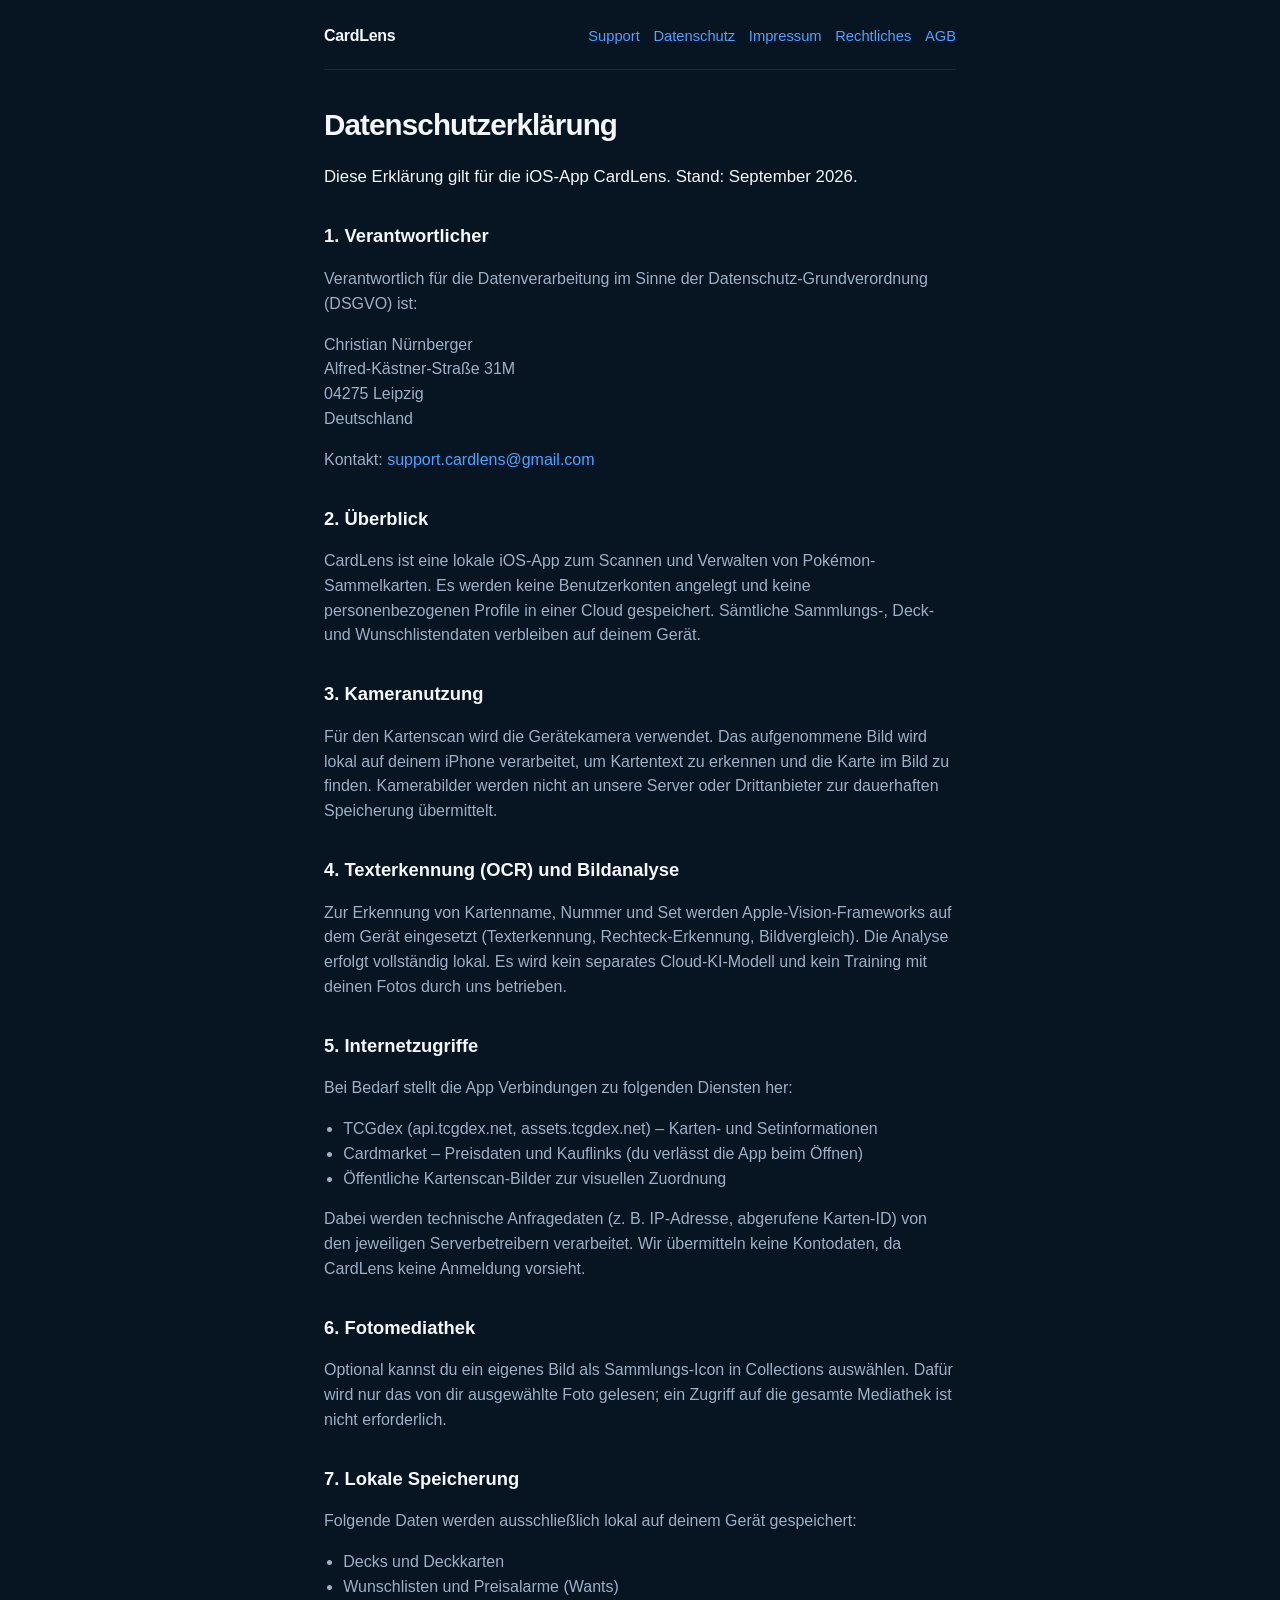
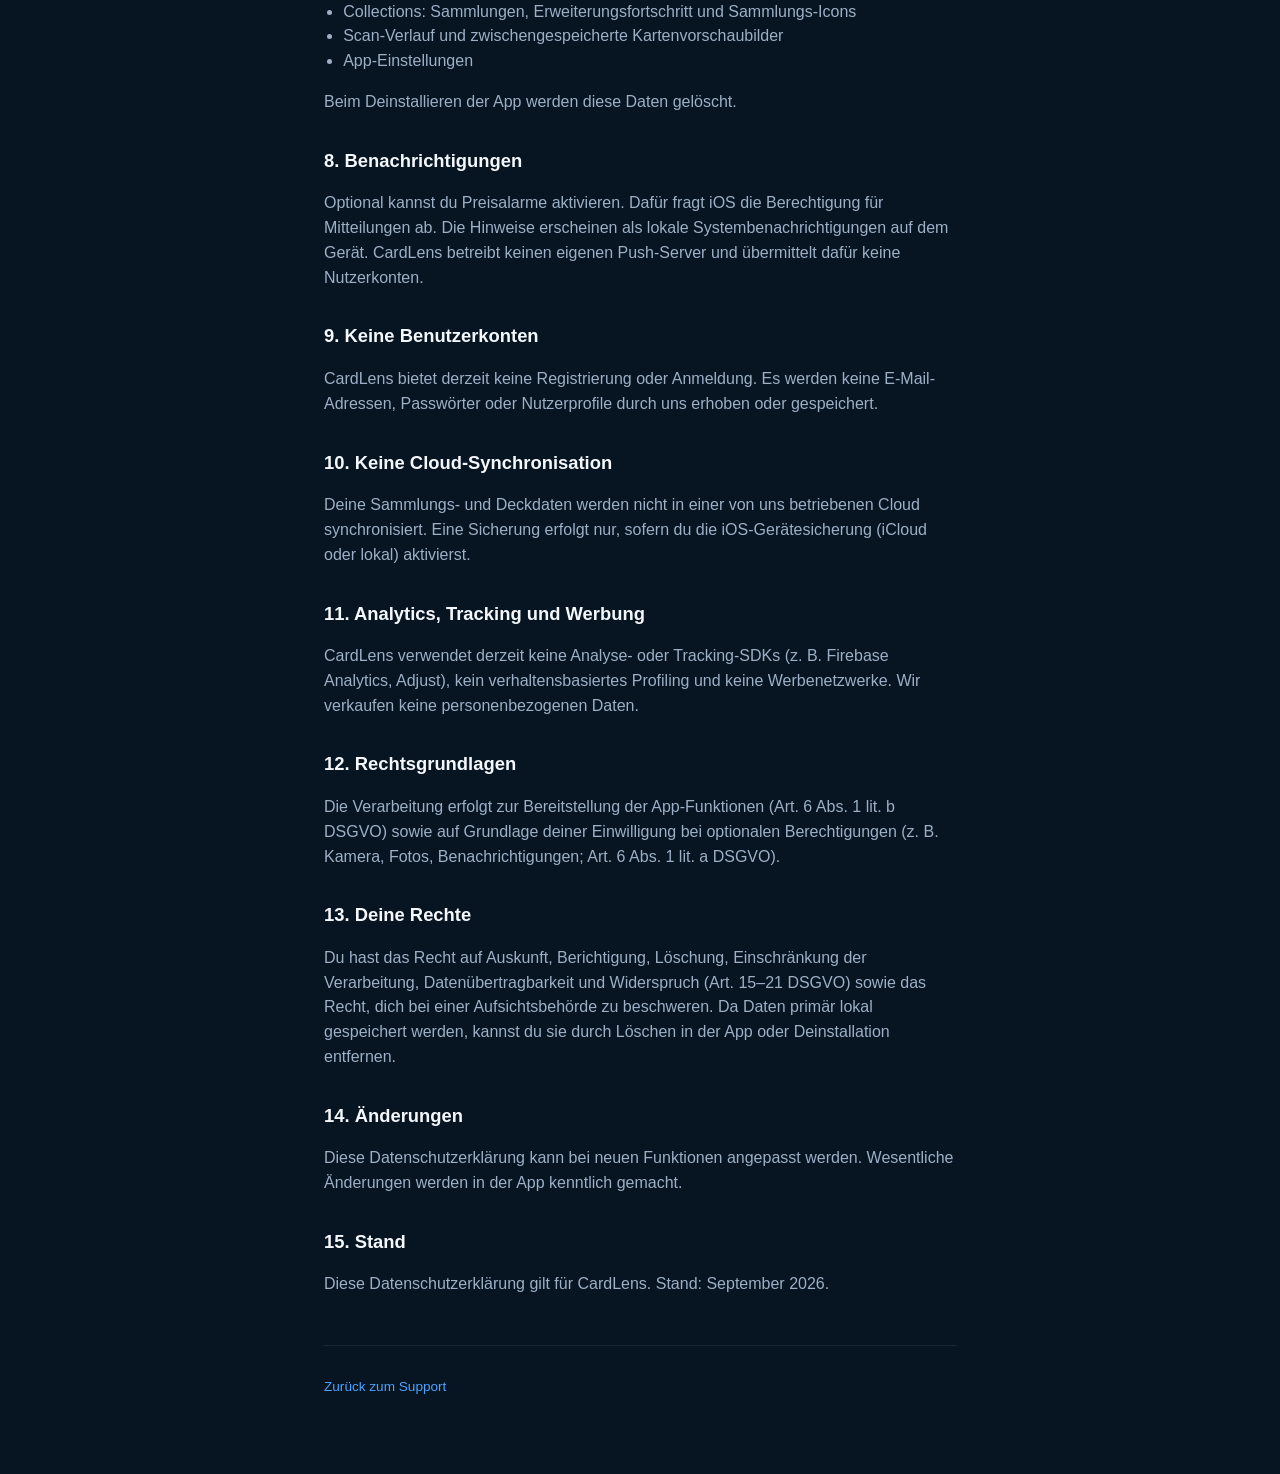
==== datenschutz.html @ 71ddd65a "Add public CardLens support and legal site. Co-authored-by: Cursor <cursoragent@cursor.com>" ====
<!DOCTYPE html>
<html lang="de">
<head>
  <meta charset="utf-8">
  <meta name="viewport" content="width=device-width, initial-scale=1">
  <title>Datenschutz – CardLens</title>
  <meta name="description" content="Datenschutzerklärung der iOS-App CardLens.">
  <link rel="stylesheet" href="styles.css">
</head>
<body>
  <div class="wrap">
    <header>
      <a class="brand" href="index.html">CardLens</a>
      <nav>
        <a href="index.html">Support</a>
        <a href="datenschutz.html">Datenschutz</a>
        <a href="impressum.html">Impressum</a>
        <a href="rechtliches.html">Rechtliches</a>
        <a href="nutzung.html">AGB</a>
      </nav>
    </header>

    <h1>Datenschutzerklärung</h1>
    <p class="lead">Diese Erklärung gilt für die iOS-App CardLens. Stand: September 2026.</p>

    <h2>1. Verantwortlicher</h2>
    <p>Verantwortlich für die Datenverarbeitung im Sinne der Datenschutz-Grundverordnung (DSGVO) ist:</p>
    <address>
      Christian Nürnberger<br>
      Alfred-Kästner-Straße 31M<br>
      04275 Leipzig<br>
      Deutschland
    </address>
    <p>Kontakt: <a href="mailto:support.cardlens@gmail.com">support.cardlens@gmail.com</a></p>

    <h2>2. Überblick</h2>
    <p>CardLens ist eine lokale iOS-App zum Scannen und Verwalten von Pokémon-Sammelkarten. Es werden keine Benutzerkonten angelegt und keine personenbezogenen Profile in einer Cloud gespeichert. Sämtliche Sammlungs-, Deck- und Wunschlistendaten verbleiben auf deinem Gerät.</p>

    <h2>3. Kameranutzung</h2>
    <p>Für den Kartenscan wird die Gerätekamera verwendet. Das aufgenommene Bild wird lokal auf deinem iPhone verarbeitet, um Kartentext zu erkennen und die Karte im Bild zu finden. Kamerabilder werden nicht an unsere Server oder Drittanbieter zur dauerhaften Speicherung übermittelt.</p>

    <h2>4. Texterkennung (OCR) und Bildanalyse</h2>
    <p>Zur Erkennung von Kartenname, Nummer und Set werden Apple-Vision-Frameworks auf dem Gerät eingesetzt (Texterkennung, Rechteck-Erkennung, Bildvergleich). Die Analyse erfolgt vollständig lokal. Es wird kein separates Cloud-KI-Modell und kein Training mit deinen Fotos durch uns betrieben.</p>

    <h2>5. Internetzugriffe</h2>
    <p>Bei Bedarf stellt die App Verbindungen zu folgenden Diensten her:</p>
    <ul>
      <li>TCGdex (api.tcgdex.net, assets.tcgdex.net) – Karten- und Setinformationen</li>
      <li>Cardmarket – Preisdaten und Kauflinks (du verlässt die App beim Öffnen)</li>
      <li>Öffentliche Kartenscan-Bilder zur visuellen Zuordnung</li>
    </ul>
    <p>Dabei werden technische Anfragedaten (z. B. IP-Adresse, abgerufene Karten-ID) von den jeweiligen Serverbetreibern verarbeitet. Wir übermitteln keine Kontodaten, da CardLens keine Anmeldung vorsieht.</p>

    <h2>6. Fotomediathek</h2>
    <p>Optional kannst du ein eigenes Bild als Sammlungs-Icon in Collections auswählen. Dafür wird nur das von dir ausgewählte Foto gelesen; ein Zugriff auf die gesamte Mediathek ist nicht erforderlich.</p>

    <h2>7. Lokale Speicherung</h2>
    <p>Folgende Daten werden ausschließlich lokal auf deinem Gerät gespeichert:</p>
    <ul>
      <li>Decks und Deckkarten</li>
      <li>Wunschlisten und Preisalarme (Wants)</li>
      <li>Collections: Sammlungen, Erweiterungsfortschritt und Sammlungs-Icons</li>
      <li>Scan-Verlauf und zwischengespeicherte Kartenvorschaubilder</li>
      <li>App-Einstellungen</li>
    </ul>
    <p>Beim Deinstallieren der App werden diese Daten gelöscht.</p>

    <h2>8. Benachrichtigungen</h2>
    <p>Optional kannst du Preisalarme aktivieren. Dafür fragt iOS die Berechtigung für Mitteilungen ab. Die Hinweise erscheinen als lokale Systembenachrichtigungen auf dem Gerät. CardLens betreibt keinen eigenen Push-Server und übermittelt dafür keine Nutzerkonten.</p>

    <h2>9. Keine Benutzerkonten</h2>
    <p>CardLens bietet derzeit keine Registrierung oder Anmeldung. Es werden keine E-Mail-Adressen, Passwörter oder Nutzerprofile durch uns erhoben oder gespeichert.</p>

    <h2>10. Keine Cloud-Synchronisation</h2>
    <p>Deine Sammlungs- und Deckdaten werden nicht in einer von uns betriebenen Cloud synchronisiert. Eine Sicherung erfolgt nur, sofern du die iOS-Gerätesicherung (iCloud oder lokal) aktivierst.</p>

    <h2>11. Analytics, Tracking und Werbung</h2>
    <p>CardLens verwendet derzeit keine Analyse- oder Tracking-SDKs (z. B. Firebase Analytics, Adjust), kein verhaltensbasiertes Profiling und keine Werbenetzwerke. Wir verkaufen keine personenbezogenen Daten.</p>

    <h2>12. Rechtsgrundlagen</h2>
    <p>Die Verarbeitung erfolgt zur Bereitstellung der App-Funktionen (Art. 6 Abs. 1 lit. b DSGVO) sowie auf Grundlage deiner Einwilligung bei optionalen Berechtigungen (z. B. Kamera, Fotos, Benachrichtigungen; Art. 6 Abs. 1 lit. a DSGVO).</p>

    <h2>13. Deine Rechte</h2>
    <p>Du hast das Recht auf Auskunft, Berichtigung, Löschung, Einschränkung der Verarbeitung, Datenübertragbarkeit und Widerspruch (Art. 15–21 DSGVO) sowie das Recht, dich bei einer Aufsichtsbehörde zu beschweren. Da Daten primär lokal gespeichert werden, kannst du sie durch Löschen in der App oder Deinstallation entfernen.</p>

    <h2>14. Änderungen</h2>
    <p>Diese Datenschutzerklärung kann bei neuen Funktionen angepasst werden. Wesentliche Änderungen werden in der App kenntlich gemacht.</p>

    <h2>15. Stand</h2>
    <p>Diese Datenschutzerklärung gilt für CardLens. Stand: September 2026.</p>

    <footer>
      <p><a href="index.html">Zurück zum Support</a></p>
    </footer>
  </div>
</body>
</html>
---- styles.css ----
:root {
  --bg: #071422;
  --bg-elevated: #0c1d30;
  --surface: #12263c;
  --text: #f4f7fb;
  --muted: #9db0c6;
  --accent: #4da3ff;
  --accent-strong: #1e7ae6;
  --line: rgba(255, 255, 255, 0.08);
  --max: 42rem;
}

* { box-sizing: border-box; }

html, body {
  margin: 0;
  padding: 0;
  background: var(--bg);
  color: var(--text);
  font-family: -apple-system, BlinkMacSystemFont, "SF Pro Text", "Segoe UI", sans-serif;
  line-height: 1.55;
}

a { color: var(--accent); text-decoration: none; }
a:hover { text-decoration: underline; }

.wrap {
  max-width: var(--max);
  margin: 0 auto;
  padding: 1.5rem 1.25rem 4rem;
}

header {
  display: flex;
  justify-content: space-between;
  align-items: baseline;
  gap: 1rem;
  padding-bottom: 1.25rem;
  border-bottom: 1px solid var(--line);
  margin-bottom: 2rem;
}

.brand {
  font-weight: 700;
  color: var(--text);
  letter-spacing: -0.02em;
}

nav {
  display: flex;
  flex-wrap: wrap;
  gap: 0.85rem;
  font-size: 0.92rem;
}

h1 { font-size: 1.85rem; letter-spacing: -0.03em; margin: 0 0 0.75rem; }
h2 { font-size: 1.15rem; margin: 2rem 0 0.5rem; }
p, li { color: var(--muted); }
ul { padding-left: 1.2rem; }

.lead { font-size: 1.05rem; color: var(--text); }

.card {
  background: var(--surface);
  border-radius: 16px;
  padding: 1.15rem 1.2rem;
  margin: 1.25rem 0;
}

.mail {
  display: inline-block;
  margin-top: 0.35rem;
  font-weight: 650;
  color: var(--text);
}

.btn {
  display: inline-block;
  margin-top: 0.9rem;
  background: var(--accent-strong);
  color: white;
  font-weight: 650;
  padding: 0.7rem 1.1rem;
  border-radius: 999px;
}

.btn:hover { text-decoration: none; opacity: 0.92; }

footer {
  margin-top: 3rem;
  padding-top: 1rem;
  border-top: 1px solid var(--line);
  color: var(--muted);
  font-size: 0.85rem;
}

address { font-style: normal; color: var(--muted); }
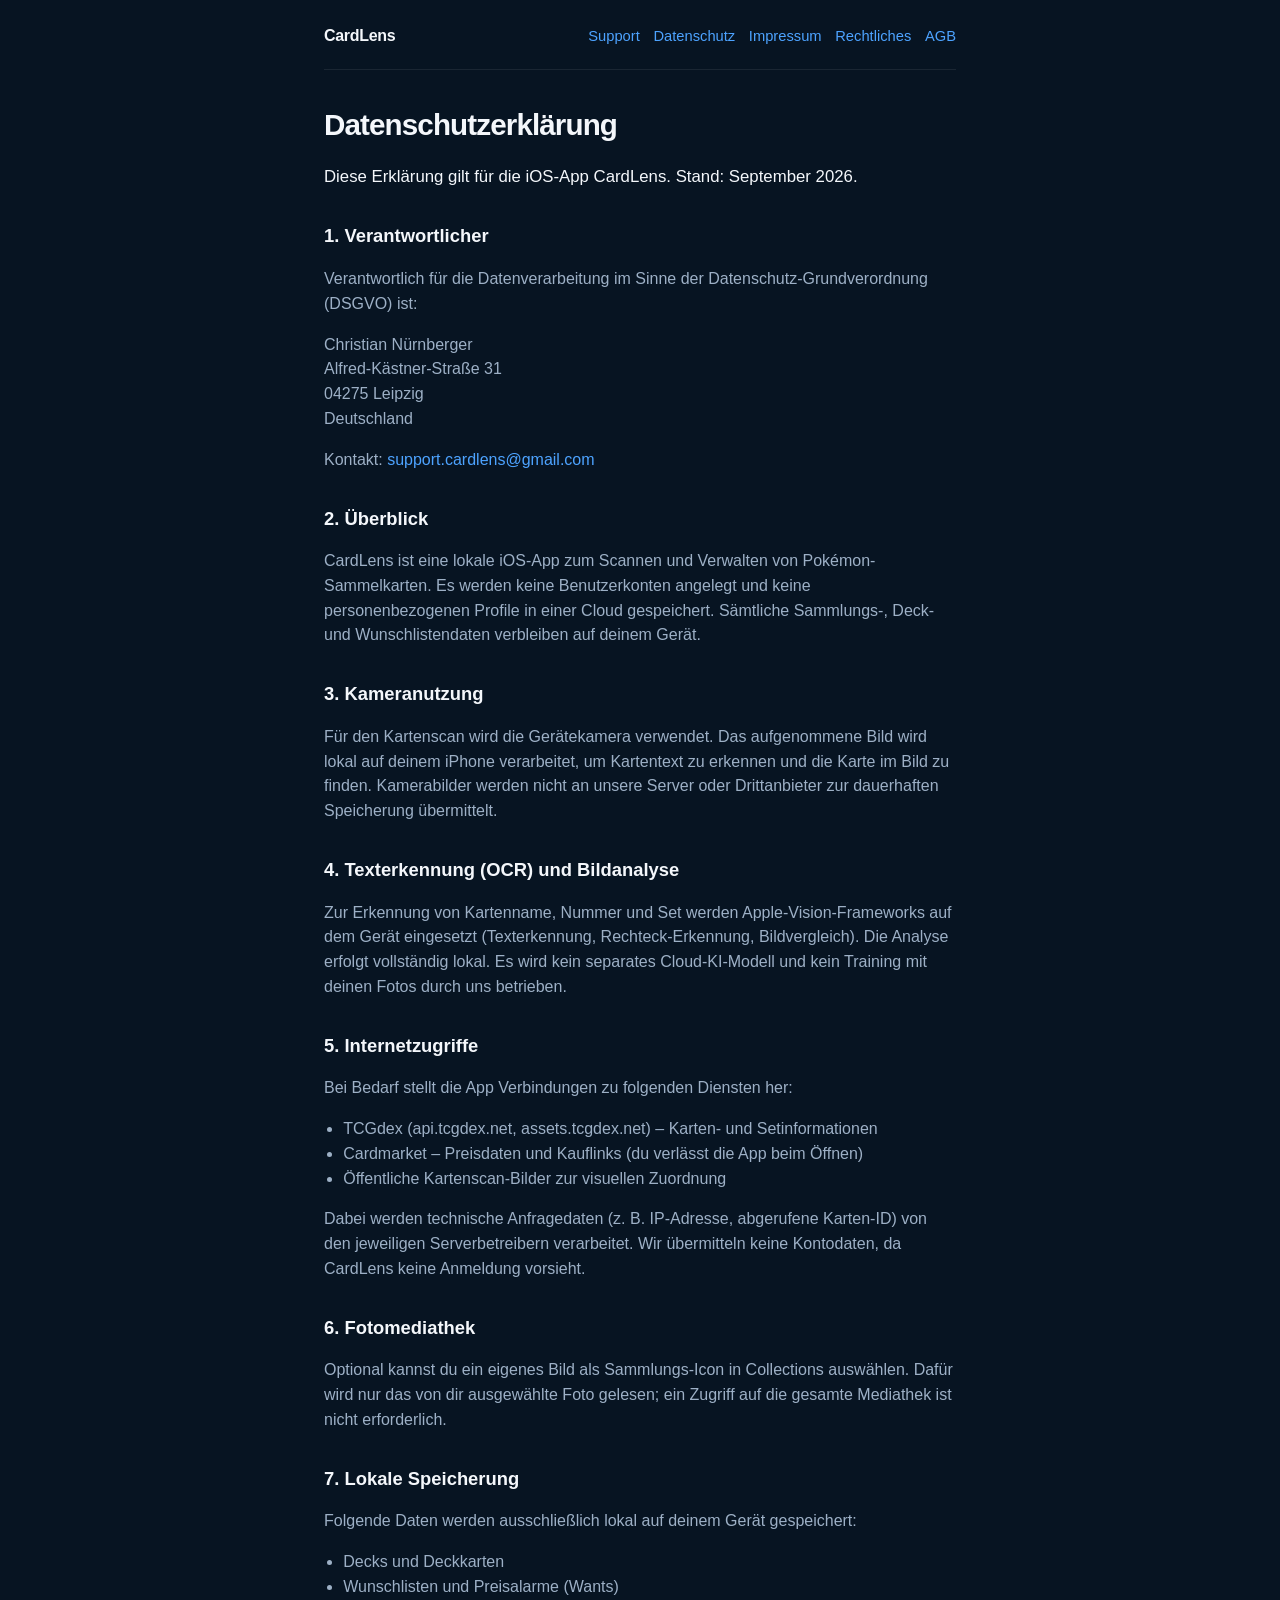
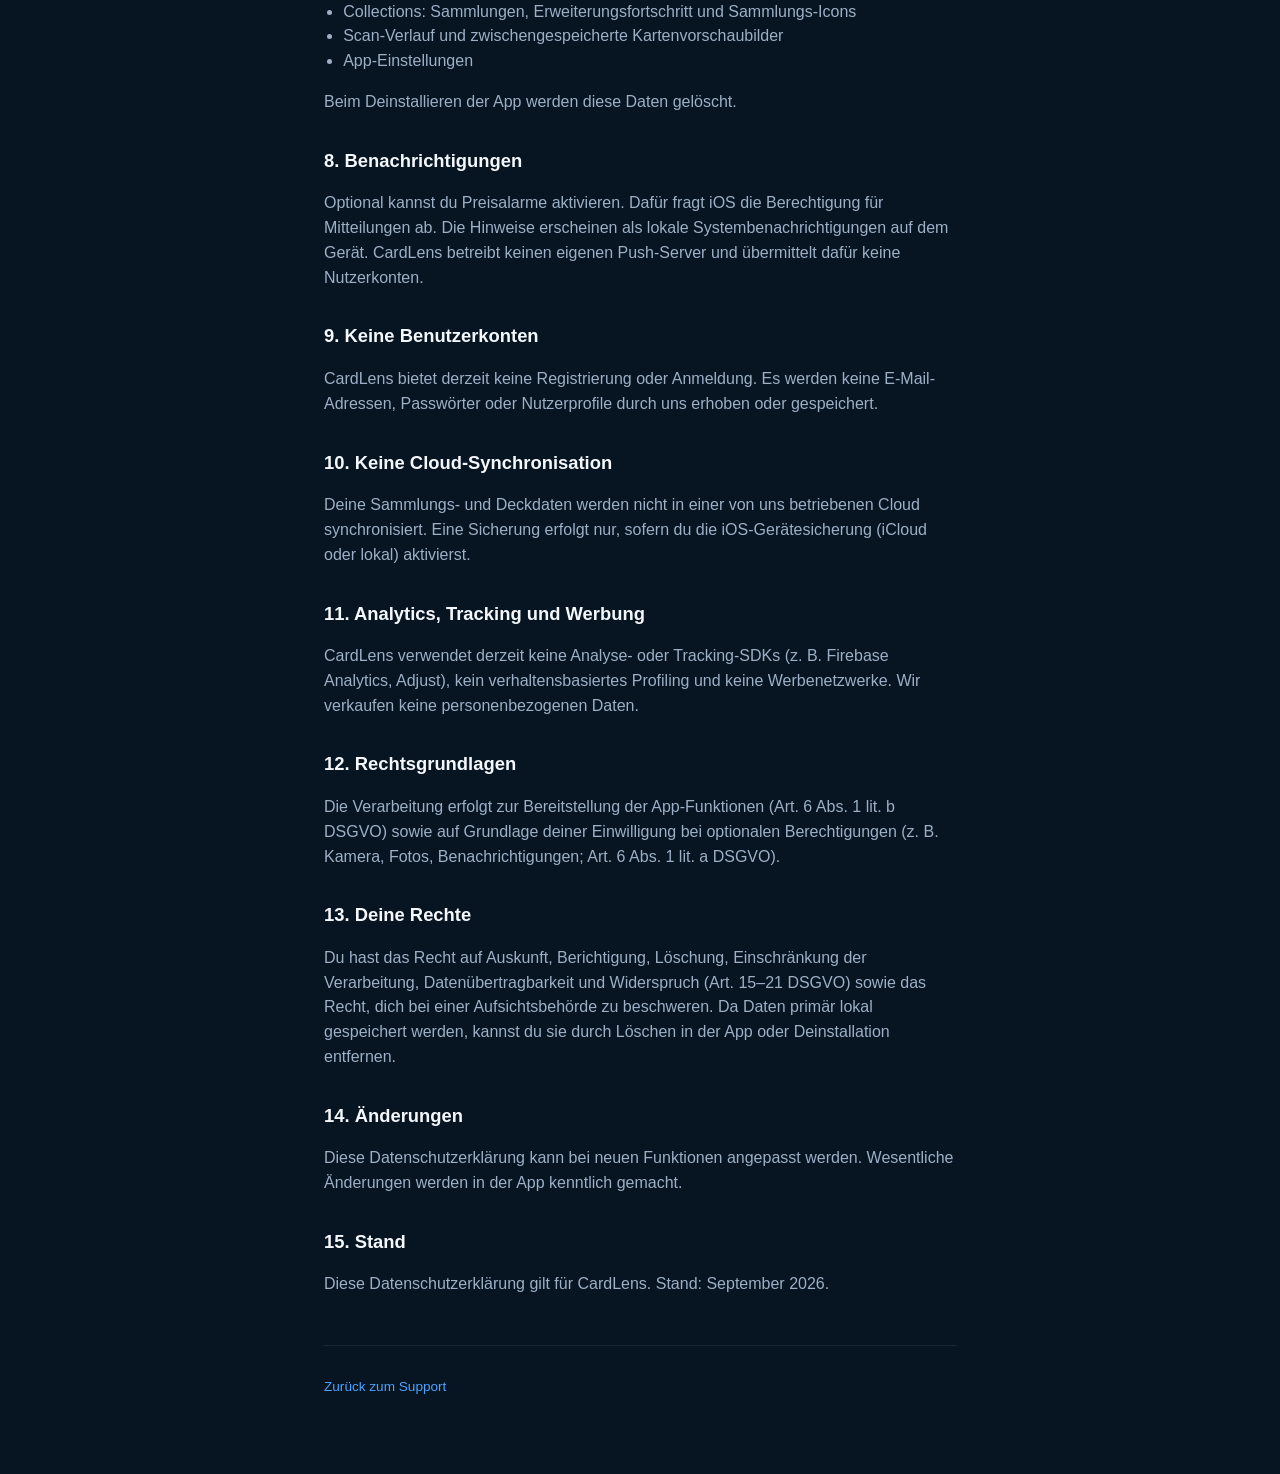
==== commit 6a8ebdbe: "Fix imprint street number to 31. Co-authored-by: Cursor <cursoragent@cursor.com>" ====
--- a/datenschutz.html
+++ b/datenschutz.html
@@ -27,7 +27,7 @@
     <p>Verantwortlich für die Datenverarbeitung im Sinne der Datenschutz-Grundverordnung (DSGVO) ist:</p>
     <address>
       Christian Nürnberger<br>
-      Alfred-Kästner-Straße 31M<br>
+      Alfred-Kästner-Straße 31<br>
       04275 Leipzig<br>
       Deutschland
     </address>
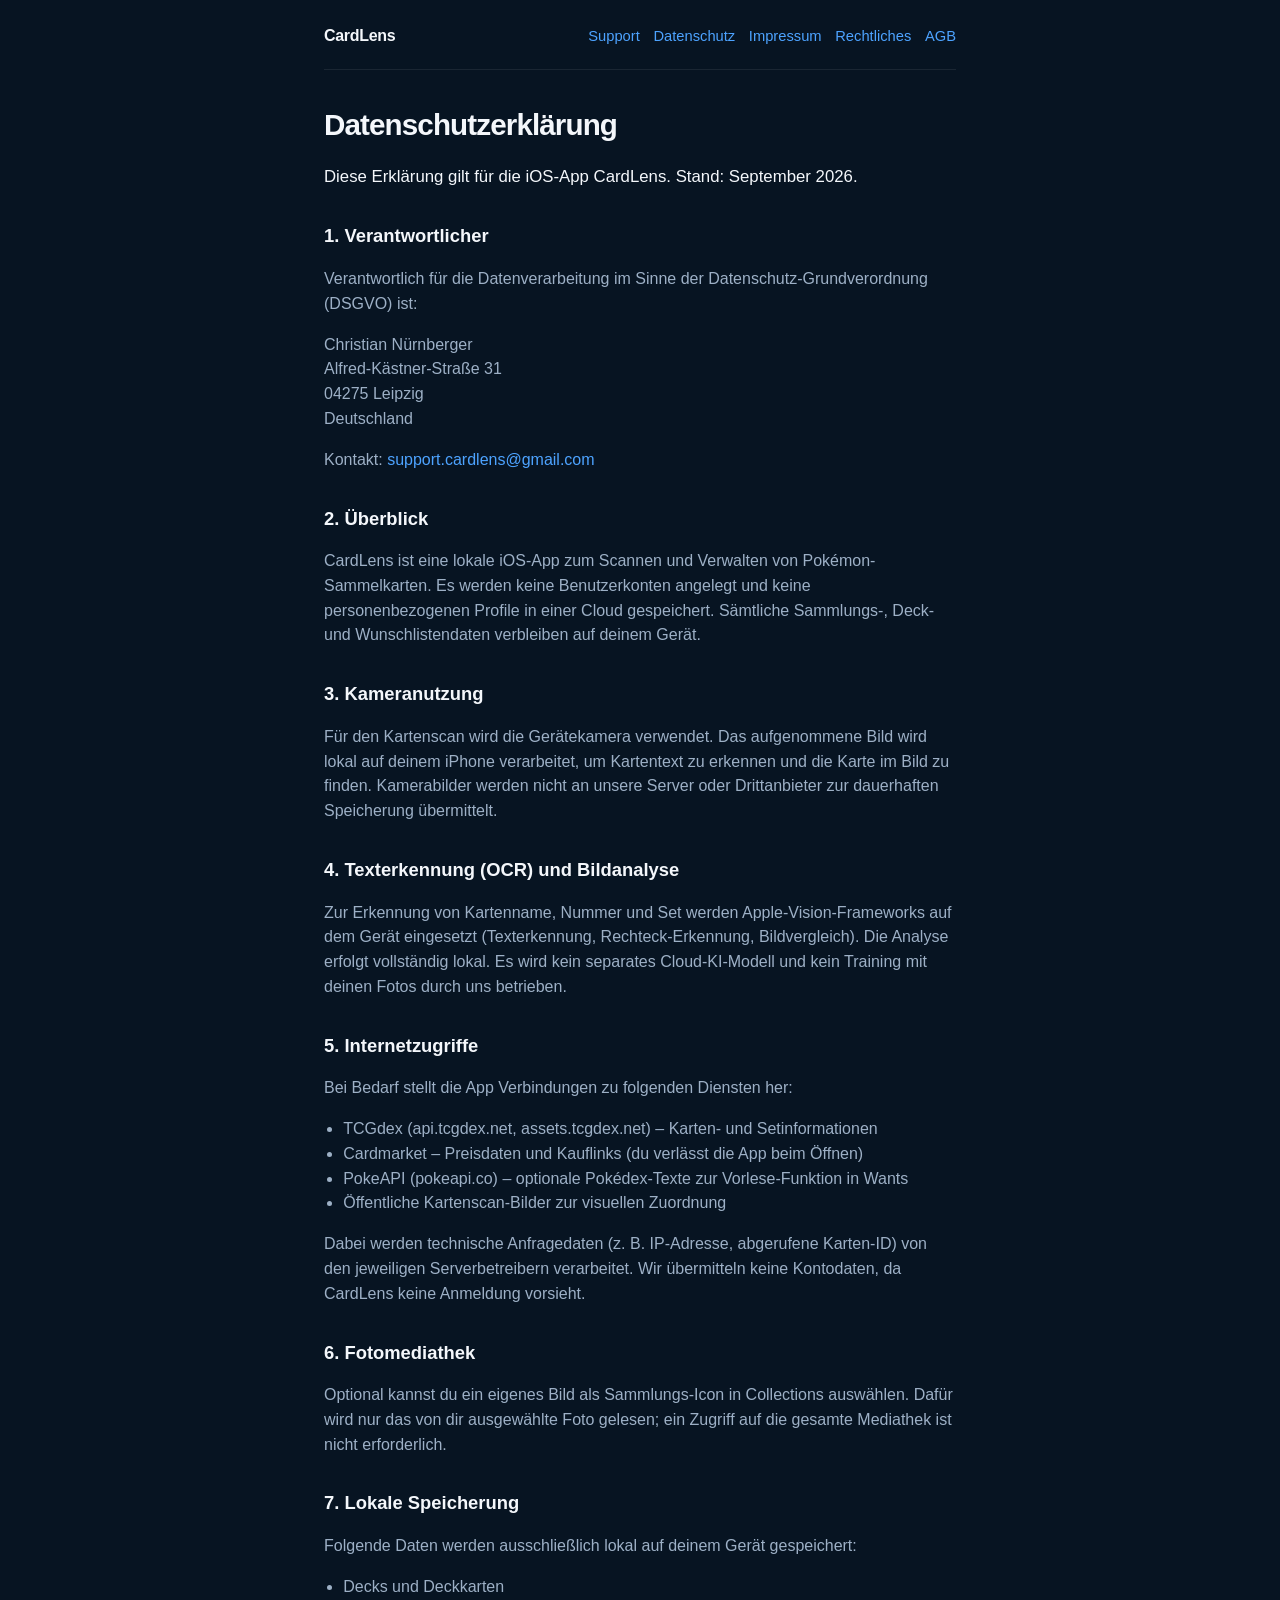
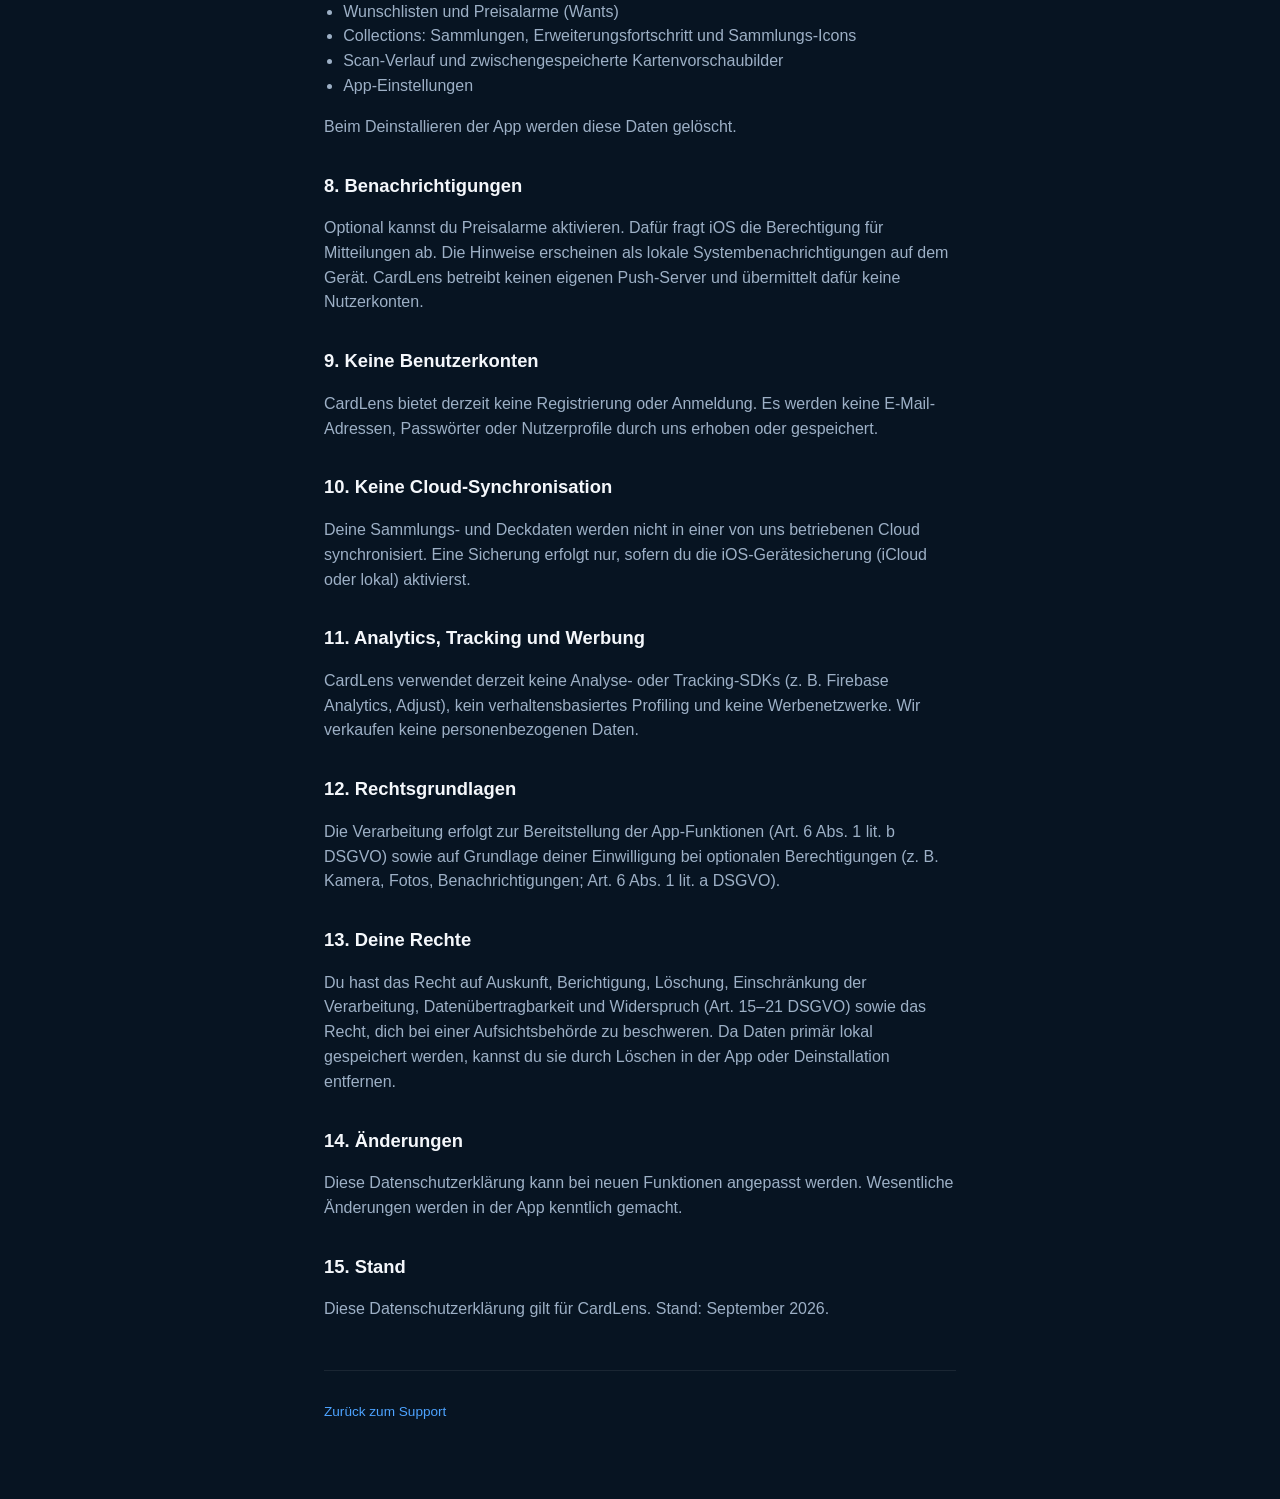
==== commit d562683c: "Disclose PokeAPI in the public privacy policy. Co-authored-by: Cursor <cursoragent@cursor.com>" ====
--- a/datenschutz.html
+++ b/datenschutz.html
@@ -47,6 +47,7 @@
     <ul>
       <li>TCGdex (api.tcgdex.net, assets.tcgdex.net) – Karten- und Setinformationen</li>
       <li>Cardmarket – Preisdaten und Kauflinks (du verlässt die App beim Öffnen)</li>
+      <li>PokeAPI (pokeapi.co) – optionale Pokédex-Texte zur Vorlese-Funktion in Wants</li>
       <li>Öffentliche Kartenscan-Bilder zur visuellen Zuordnung</li>
     </ul>
     <p>Dabei werden technische Anfragedaten (z. B. IP-Adresse, abgerufene Karten-ID) von den jeweiligen Serverbetreibern verarbeitet. Wir übermitteln keine Kontodaten, da CardLens keine Anmeldung vorsieht.</p>
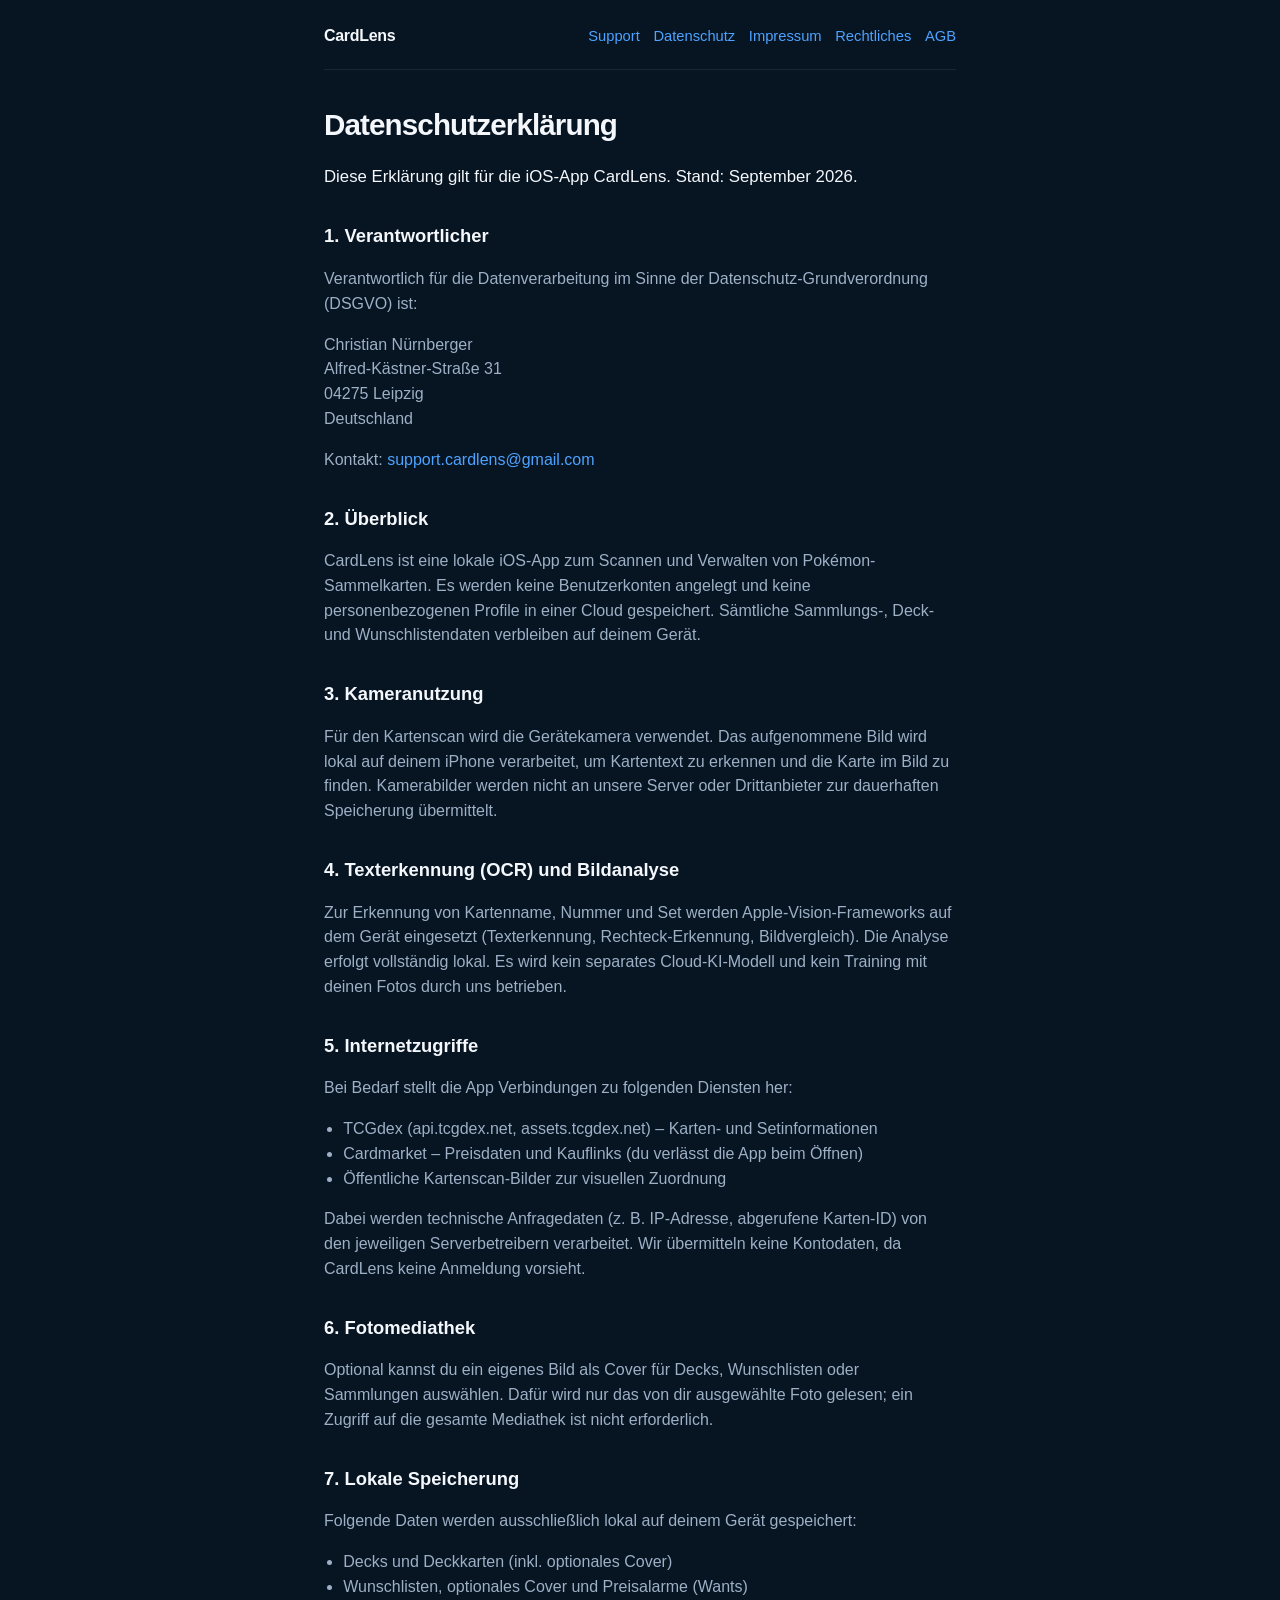
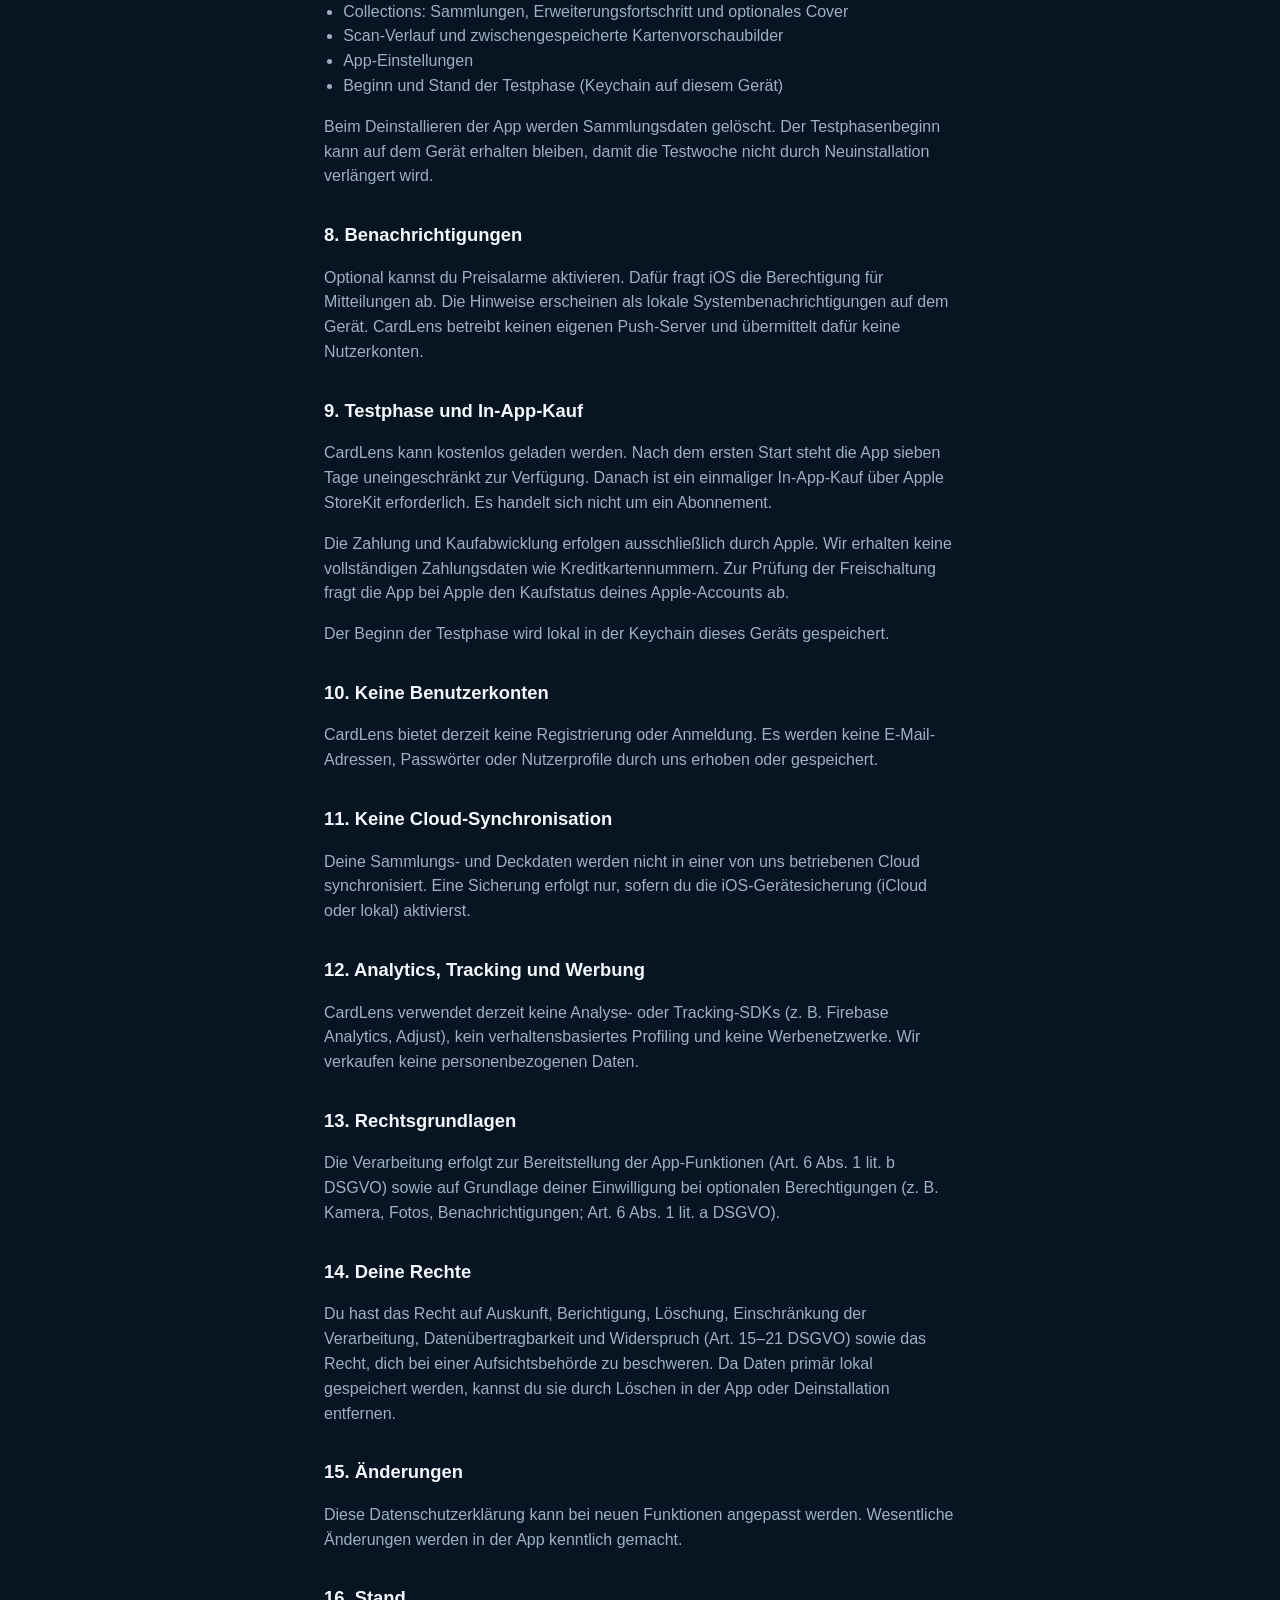
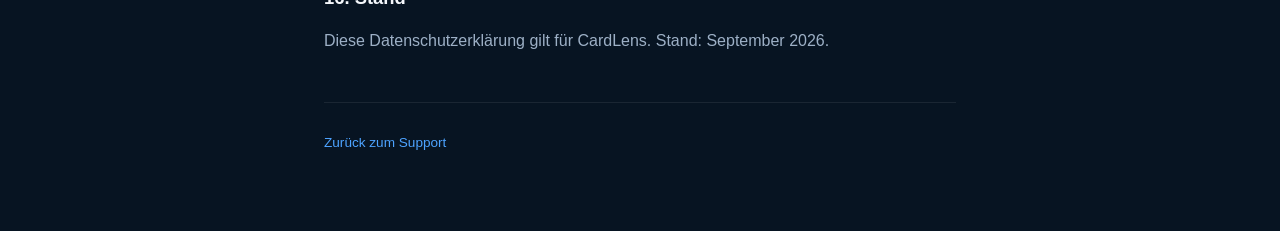
==== commit 3923ddc0: "Align public support pages with the current CardLens app. Drop PokeAPI from the privacy policy, docu" ====
--- a/datenschutz.html
+++ b/datenschutz.html
@@ -47,47 +47,52 @@
     <ul>
       <li>TCGdex (api.tcgdex.net, assets.tcgdex.net) – Karten- und Setinformationen</li>
       <li>Cardmarket – Preisdaten und Kauflinks (du verlässt die App beim Öffnen)</li>
-      <li>PokeAPI (pokeapi.co) – optionale Pokédex-Texte zur Vorlese-Funktion in Wants</li>
       <li>Öffentliche Kartenscan-Bilder zur visuellen Zuordnung</li>
     </ul>
     <p>Dabei werden technische Anfragedaten (z. B. IP-Adresse, abgerufene Karten-ID) von den jeweiligen Serverbetreibern verarbeitet. Wir übermitteln keine Kontodaten, da CardLens keine Anmeldung vorsieht.</p>
 
     <h2>6. Fotomediathek</h2>
-    <p>Optional kannst du ein eigenes Bild als Sammlungs-Icon in Collections auswählen. Dafür wird nur das von dir ausgewählte Foto gelesen; ein Zugriff auf die gesamte Mediathek ist nicht erforderlich.</p>
+    <p>Optional kannst du ein eigenes Bild als Cover für Decks, Wunschlisten oder Sammlungen auswählen. Dafür wird nur das von dir ausgewählte Foto gelesen; ein Zugriff auf die gesamte Mediathek ist nicht erforderlich.</p>
 
     <h2>7. Lokale Speicherung</h2>
     <p>Folgende Daten werden ausschließlich lokal auf deinem Gerät gespeichert:</p>
     <ul>
-      <li>Decks und Deckkarten</li>
-      <li>Wunschlisten und Preisalarme (Wants)</li>
-      <li>Collections: Sammlungen, Erweiterungsfortschritt und Sammlungs-Icons</li>
+      <li>Decks und Deckkarten (inkl. optionales Cover)</li>
+      <li>Wunschlisten, optionales Cover und Preisalarme (Wants)</li>
+      <li>Collections: Sammlungen, Erweiterungsfortschritt und optionales Cover</li>
       <li>Scan-Verlauf und zwischengespeicherte Kartenvorschaubilder</li>
       <li>App-Einstellungen</li>
+      <li>Beginn und Stand der Testphase (Keychain auf diesem Gerät)</li>
     </ul>
-    <p>Beim Deinstallieren der App werden diese Daten gelöscht.</p>
+    <p>Beim Deinstallieren der App werden Sammlungsdaten gelöscht. Der Testphasenbeginn kann auf dem Gerät erhalten bleiben, damit die Testwoche nicht durch Neuinstallation verlängert wird.</p>
 
     <h2>8. Benachrichtigungen</h2>
     <p>Optional kannst du Preisalarme aktivieren. Dafür fragt iOS die Berechtigung für Mitteilungen ab. Die Hinweise erscheinen als lokale Systembenachrichtigungen auf dem Gerät. CardLens betreibt keinen eigenen Push-Server und übermittelt dafür keine Nutzerkonten.</p>
 
-    <h2>9. Keine Benutzerkonten</h2>
+    <h2>9. Testphase und In-App-Kauf</h2>
+    <p>CardLens kann kostenlos geladen werden. Nach dem ersten Start steht die App sieben Tage uneingeschränkt zur Verfügung. Danach ist ein einmaliger In-App-Kauf über Apple StoreKit erforderlich. Es handelt sich nicht um ein Abonnement.</p>
+    <p>Die Zahlung und Kaufabwicklung erfolgen ausschließlich durch Apple. Wir erhalten keine vollständigen Zahlungsdaten wie Kreditkartennummern. Zur Prüfung der Freischaltung fragt die App bei Apple den Kaufstatus deines Apple-Accounts ab.</p>
+    <p>Der Beginn der Testphase wird lokal in der Keychain dieses Geräts gespeichert.</p>
+
+    <h2>10. Keine Benutzerkonten</h2>
     <p>CardLens bietet derzeit keine Registrierung oder Anmeldung. Es werden keine E-Mail-Adressen, Passwörter oder Nutzerprofile durch uns erhoben oder gespeichert.</p>
 
-    <h2>10. Keine Cloud-Synchronisation</h2>
+    <h2>11. Keine Cloud-Synchronisation</h2>
     <p>Deine Sammlungs- und Deckdaten werden nicht in einer von uns betriebenen Cloud synchronisiert. Eine Sicherung erfolgt nur, sofern du die iOS-Gerätesicherung (iCloud oder lokal) aktivierst.</p>
 
-    <h2>11. Analytics, Tracking und Werbung</h2>
+    <h2>12. Analytics, Tracking und Werbung</h2>
     <p>CardLens verwendet derzeit keine Analyse- oder Tracking-SDKs (z. B. Firebase Analytics, Adjust), kein verhaltensbasiertes Profiling und keine Werbenetzwerke. Wir verkaufen keine personenbezogenen Daten.</p>
 
-    <h2>12. Rechtsgrundlagen</h2>
+    <h2>13. Rechtsgrundlagen</h2>
     <p>Die Verarbeitung erfolgt zur Bereitstellung der App-Funktionen (Art. 6 Abs. 1 lit. b DSGVO) sowie auf Grundlage deiner Einwilligung bei optionalen Berechtigungen (z. B. Kamera, Fotos, Benachrichtigungen; Art. 6 Abs. 1 lit. a DSGVO).</p>
 
-    <h2>13. Deine Rechte</h2>
+    <h2>14. Deine Rechte</h2>
     <p>Du hast das Recht auf Auskunft, Berichtigung, Löschung, Einschränkung der Verarbeitung, Datenübertragbarkeit und Widerspruch (Art. 15–21 DSGVO) sowie das Recht, dich bei einer Aufsichtsbehörde zu beschweren. Da Daten primär lokal gespeichert werden, kannst du sie durch Löschen in der App oder Deinstallation entfernen.</p>
 
-    <h2>14. Änderungen</h2>
+    <h2>15. Änderungen</h2>
     <p>Diese Datenschutzerklärung kann bei neuen Funktionen angepasst werden. Wesentliche Änderungen werden in der App kenntlich gemacht.</p>
 
-    <h2>15. Stand</h2>
+    <h2>16. Stand</h2>
     <p>Diese Datenschutzerklärung gilt für CardLens. Stand: September 2026.</p>
 
     <footer>
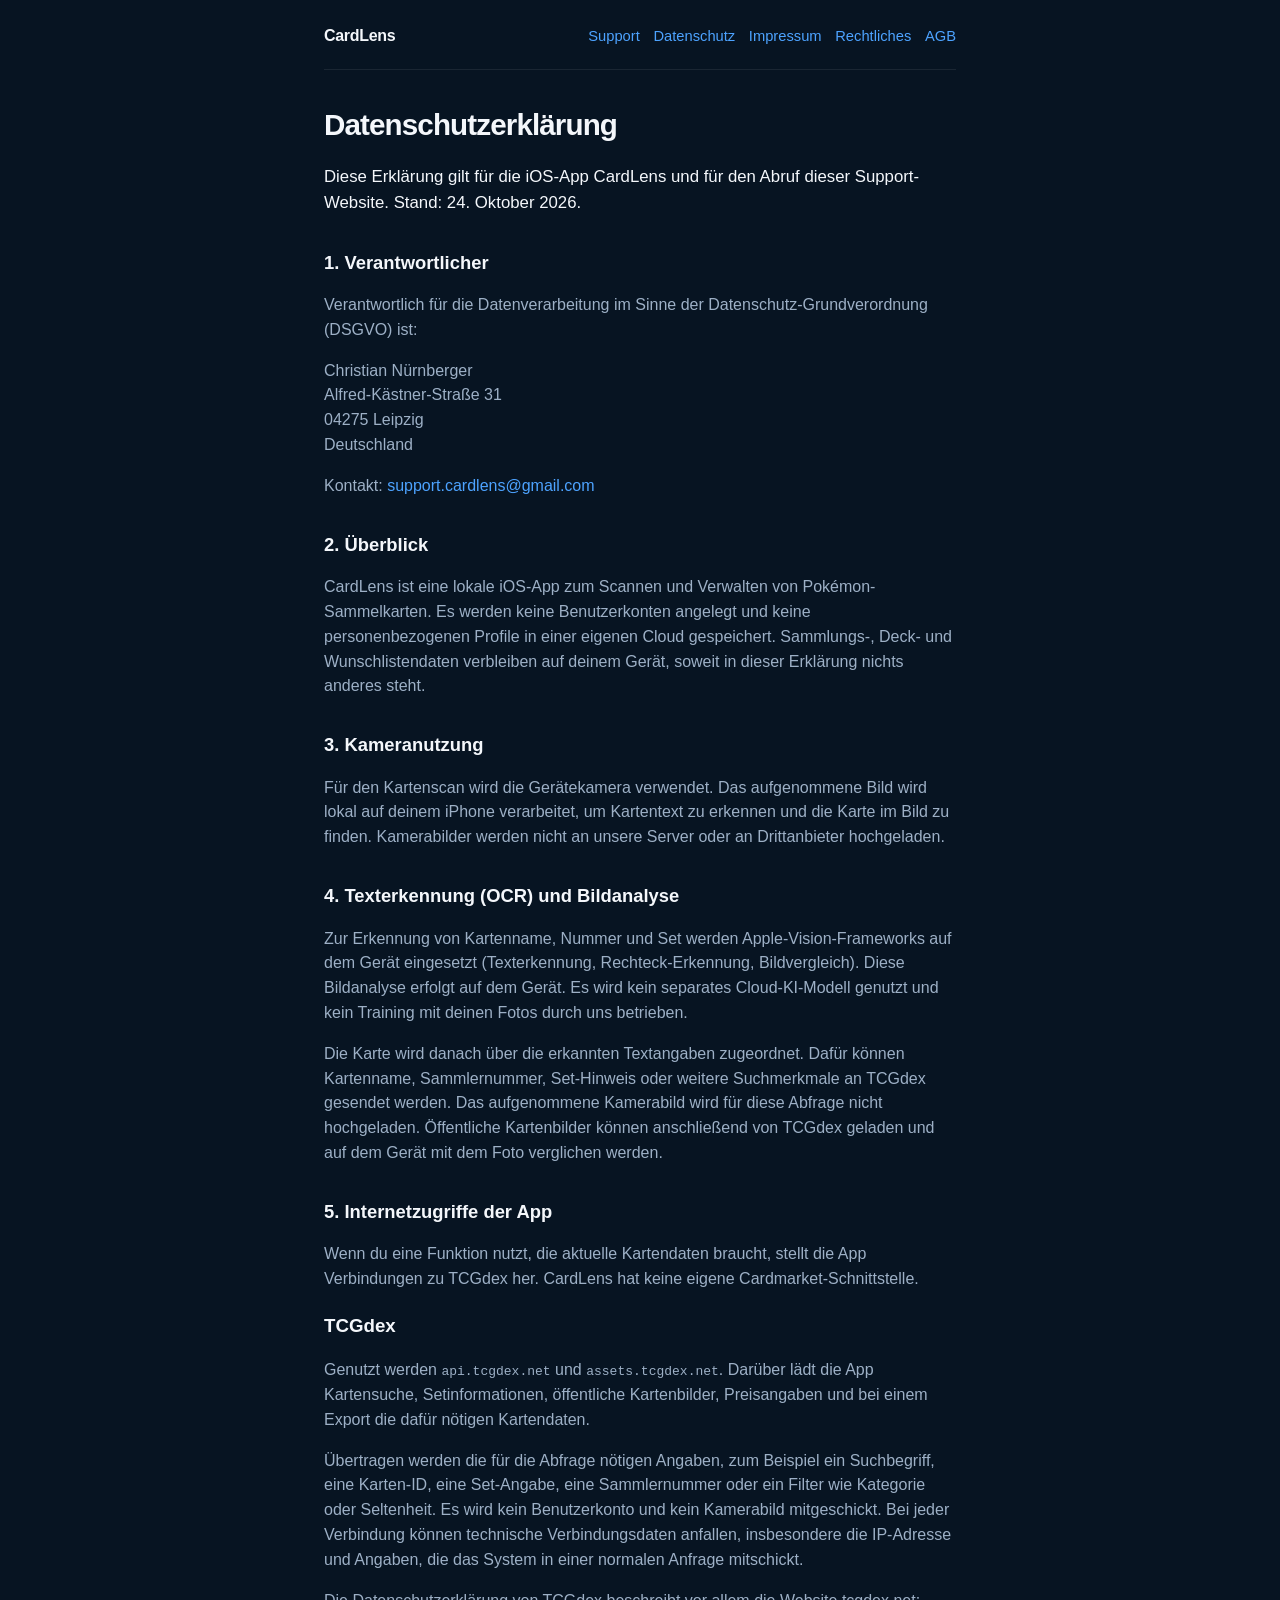
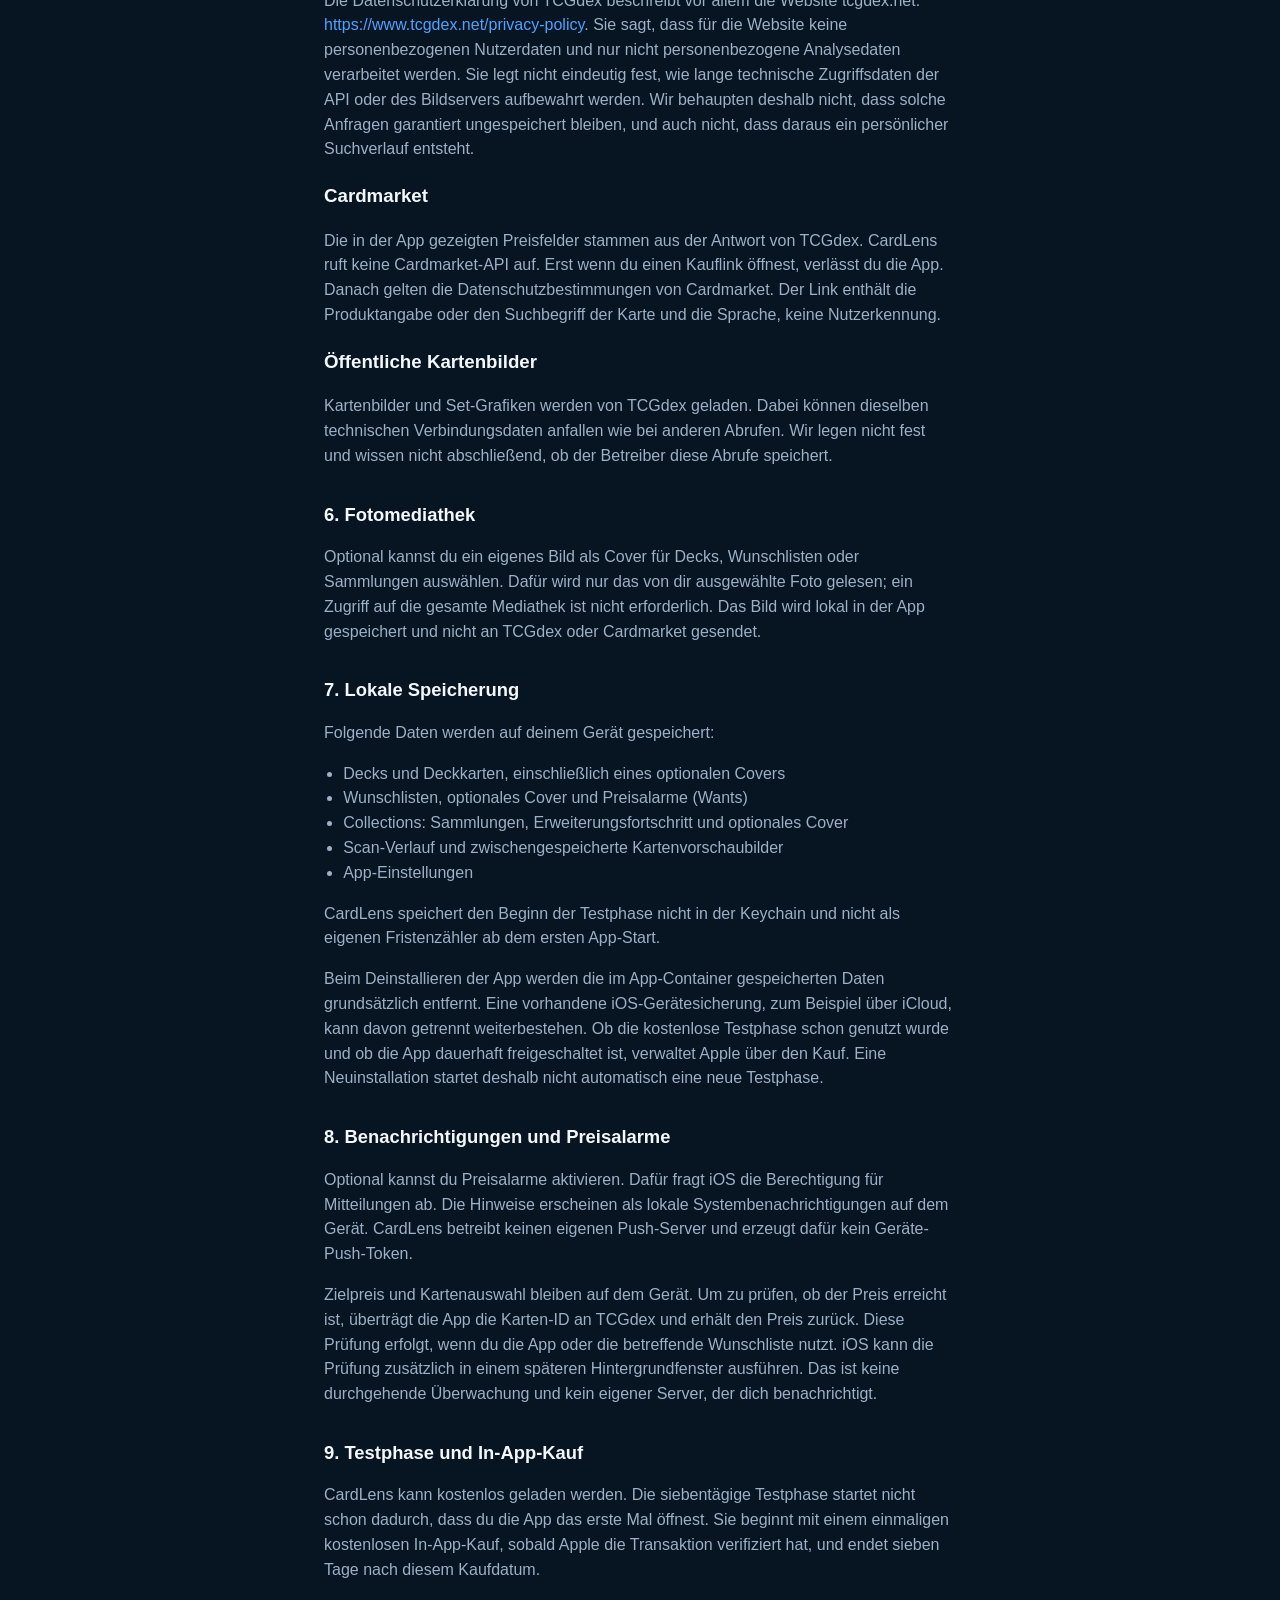
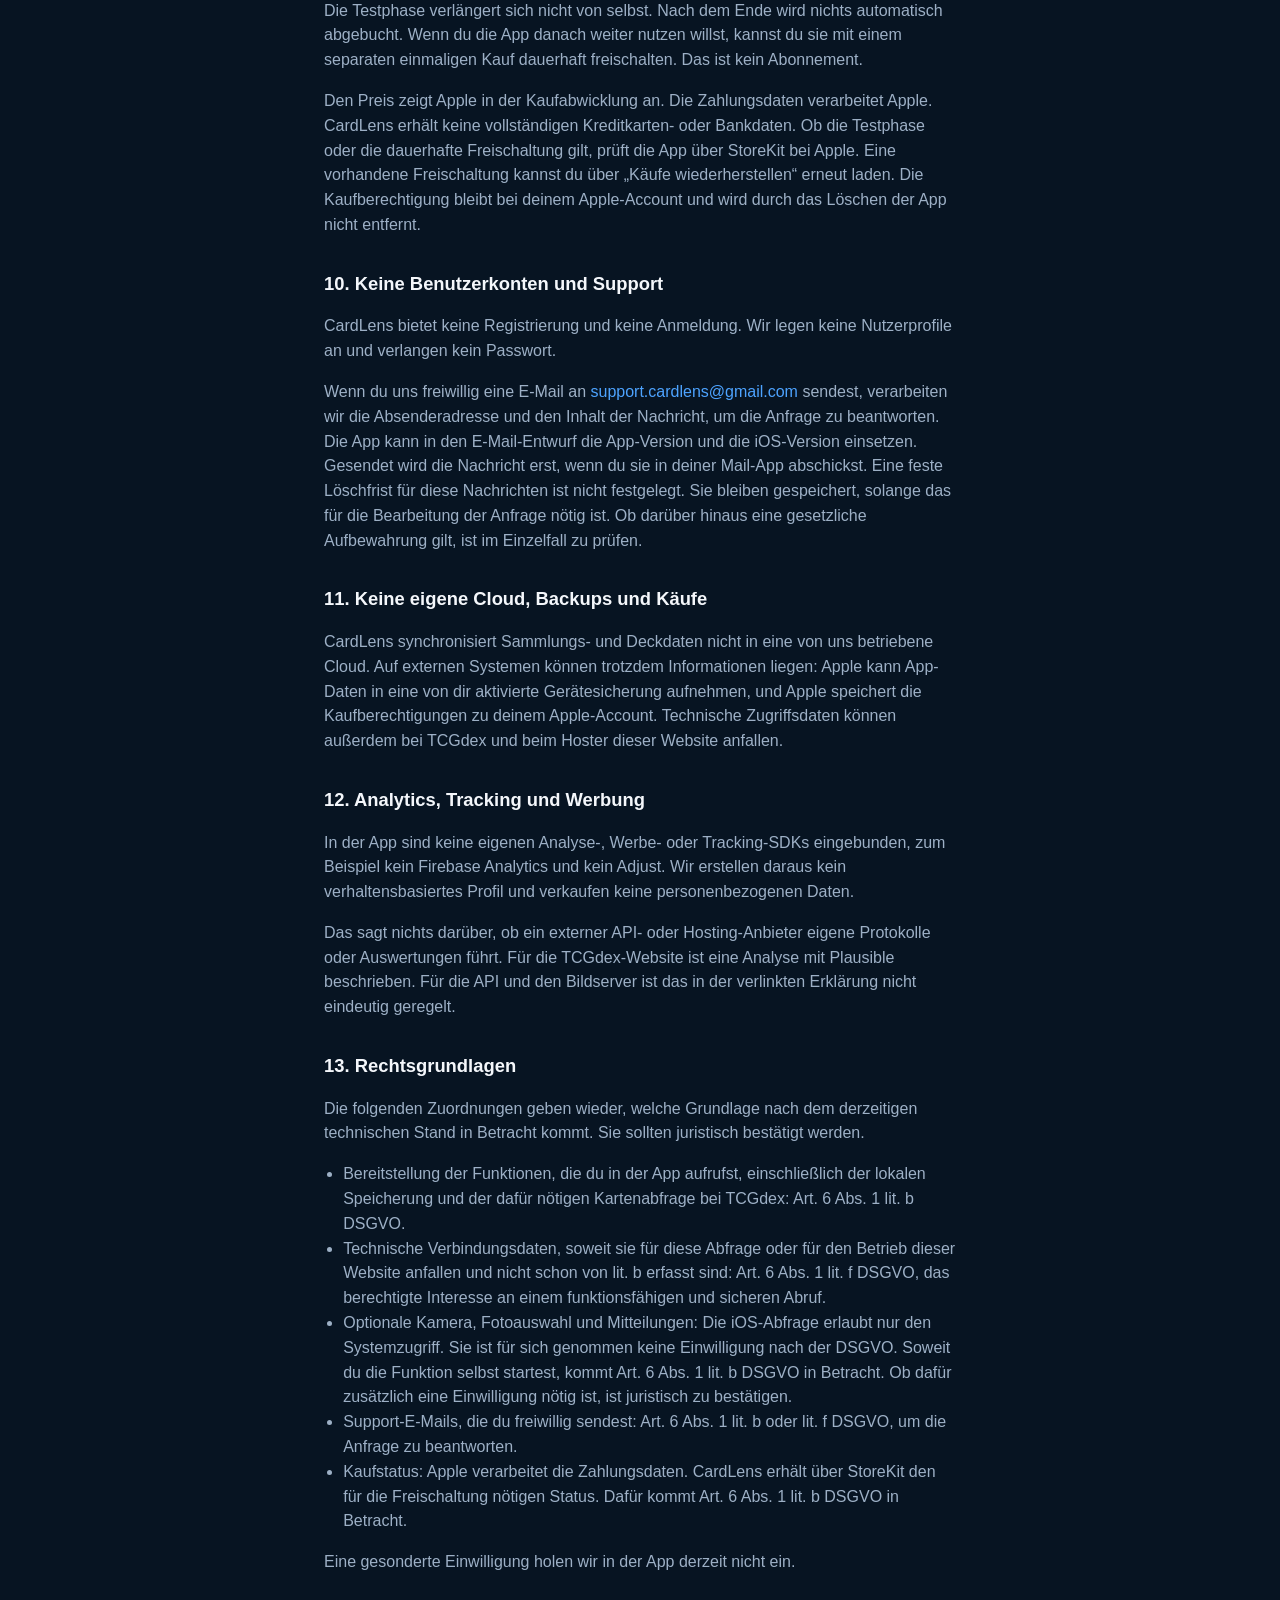
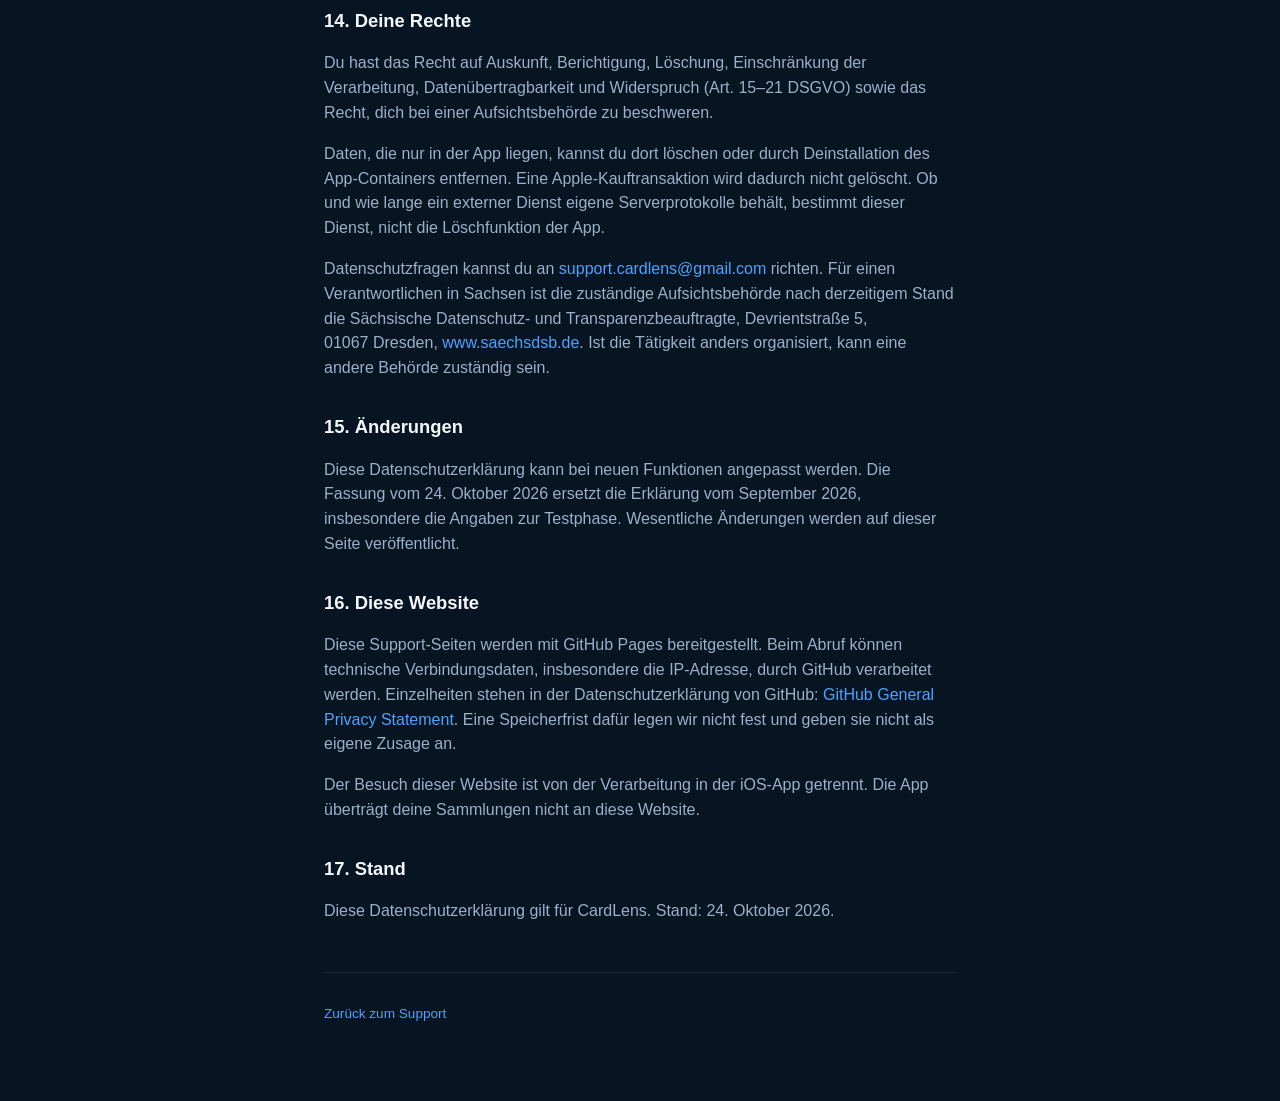
==== commit a1dac4e6: "Correct the public privacy policy for the StoreKit trial. The September text still described a Keych" ====
--- a/datenschutz.html
+++ b/datenschutz.html
@@ -21,7 +21,7 @@
     </header>
 
     <h1>Datenschutzerklärung</h1>
-    <p class="lead">Diese Erklärung gilt für die iOS-App CardLens. Stand: September 2026.</p>
+    <p class="lead">Diese Erklärung gilt für die iOS-App CardLens und für den Abruf dieser Support-Website. Stand: 24.&nbsp;Oktober 2026.</p>
 
     <h2>1. Verantwortlicher</h2>
     <p>Verantwortlich für die Datenverarbeitung im Sinne der Datenschutz-Grundverordnung (DSGVO) ist:</p>
@@ -34,66 +34,89 @@
     <p>Kontakt: <a href="mailto:support.cardlens@gmail.com">support.cardlens@gmail.com</a></p>
 
     <h2>2. Überblick</h2>
-    <p>CardLens ist eine lokale iOS-App zum Scannen und Verwalten von Pokémon-Sammelkarten. Es werden keine Benutzerkonten angelegt und keine personenbezogenen Profile in einer Cloud gespeichert. Sämtliche Sammlungs-, Deck- und Wunschlistendaten verbleiben auf deinem Gerät.</p>
+    <p>CardLens ist eine lokale iOS-App zum Scannen und Verwalten von Pokémon-Sammelkarten. Es werden keine Benutzerkonten angelegt und keine personenbezogenen Profile in einer eigenen Cloud gespeichert. Sammlungs-, Deck- und Wunschlistendaten verbleiben auf deinem Gerät, soweit in dieser Erklärung nichts anderes steht.</p>
 
     <h2>3. Kameranutzung</h2>
-    <p>Für den Kartenscan wird die Gerätekamera verwendet. Das aufgenommene Bild wird lokal auf deinem iPhone verarbeitet, um Kartentext zu erkennen und die Karte im Bild zu finden. Kamerabilder werden nicht an unsere Server oder Drittanbieter zur dauerhaften Speicherung übermittelt.</p>
+    <p>Für den Kartenscan wird die Gerätekamera verwendet. Das aufgenommene Bild wird lokal auf deinem iPhone verarbeitet, um Kartentext zu erkennen und die Karte im Bild zu finden. Kamerabilder werden nicht an unsere Server oder an Drittanbieter hochgeladen.</p>
 
     <h2>4. Texterkennung (OCR) und Bildanalyse</h2>
-    <p>Zur Erkennung von Kartenname, Nummer und Set werden Apple-Vision-Frameworks auf dem Gerät eingesetzt (Texterkennung, Rechteck-Erkennung, Bildvergleich). Die Analyse erfolgt vollständig lokal. Es wird kein separates Cloud-KI-Modell und kein Training mit deinen Fotos durch uns betrieben.</p>
+    <p>Zur Erkennung von Kartenname, Nummer und Set werden Apple-Vision-Frameworks auf dem Gerät eingesetzt (Texterkennung, Rechteck-Erkennung, Bildvergleich). Diese Bildanalyse erfolgt auf dem Gerät. Es wird kein separates Cloud-KI-Modell genutzt und kein Training mit deinen Fotos durch uns betrieben.</p>
+    <p>Die Karte wird danach über die erkannten Textangaben zugeordnet. Dafür können Kartenname, Sammlernummer, Set-Hinweis oder weitere Suchmerkmale an TCGdex gesendet werden. Das aufgenommene Kamerabild wird für diese Abfrage nicht hochgeladen. Öffentliche Kartenbilder können anschließend von TCGdex geladen und auf dem Gerät mit dem Foto verglichen werden.</p>
 
-    <h2>5. Internetzugriffe</h2>
-    <p>Bei Bedarf stellt die App Verbindungen zu folgenden Diensten her:</p>
-    <ul>
-      <li>TCGdex (api.tcgdex.net, assets.tcgdex.net) – Karten- und Setinformationen</li>
-      <li>Cardmarket – Preisdaten und Kauflinks (du verlässt die App beim Öffnen)</li>
-      <li>Öffentliche Kartenscan-Bilder zur visuellen Zuordnung</li>
-    </ul>
-    <p>Dabei werden technische Anfragedaten (z. B. IP-Adresse, abgerufene Karten-ID) von den jeweiligen Serverbetreibern verarbeitet. Wir übermitteln keine Kontodaten, da CardLens keine Anmeldung vorsieht.</p>
+    <h2>5. Internetzugriffe der App</h2>
+    <p>Wenn du eine Funktion nutzt, die aktuelle Kartendaten braucht, stellt die App Verbindungen zu TCGdex her. CardLens hat keine eigene Cardmarket-Schnittstelle.</p>
+
+    <h3>TCGdex</h3>
+    <p>Genutzt werden <code>api.tcgdex.net</code> und <code>assets.tcgdex.net</code>. Darüber lädt die App Kartensuche, Setinformationen, öffentliche Kartenbilder, Preisangaben und bei einem Export die dafür nötigen Kartendaten.</p>
+    <p>Übertragen werden die für die Abfrage nötigen Angaben, zum Beispiel ein Suchbegriff, eine Karten-ID, eine Set-Angabe, eine Sammlernummer oder ein Filter wie Kategorie oder Seltenheit. Es wird kein Benutzerkonto und kein Kamerabild mitgeschickt. Bei jeder Verbindung können technische Verbindungsdaten anfallen, insbesondere die IP-Adresse und Angaben, die das System in einer normalen Anfrage mitschickt.</p>
+    <p>Die Datenschutzerklärung von TCGdex beschreibt vor allem die Website tcgdex.net: <a href="https://www.tcgdex.net/privacy-policy">https://www.tcgdex.net/privacy-policy</a>. Sie sagt, dass für die Website keine personenbezogenen Nutzerdaten und nur nicht personenbezogene Analysedaten verarbeitet werden. Sie legt nicht eindeutig fest, wie lange technische Zugriffsdaten der API oder des Bildservers aufbewahrt werden. Wir behaupten deshalb nicht, dass solche Anfragen garantiert ungespeichert bleiben, und auch nicht, dass daraus ein persönlicher Suchverlauf entsteht.</p>
+
+    <h3>Cardmarket</h3>
+    <p>Die in der App gezeigten Preisfelder stammen aus der Antwort von TCGdex. CardLens ruft keine Cardmarket-API auf. Erst wenn du einen Kauflink öffnest, verlässt du die App. Danach gelten die Datenschutzbestimmungen von Cardmarket. Der Link enthält die Produktangabe oder den Suchbegriff der Karte und die Sprache, keine Nutzerkennung.</p>
+
+    <h3>Öffentliche Kartenbilder</h3>
+    <p>Kartenbilder und Set-Grafiken werden von TCGdex geladen. Dabei können dieselben technischen Verbindungsdaten anfallen wie bei anderen Abrufen. Wir legen nicht fest und wissen nicht abschließend, ob der Betreiber diese Abrufe speichert.</p>
 
     <h2>6. Fotomediathek</h2>
-    <p>Optional kannst du ein eigenes Bild als Cover für Decks, Wunschlisten oder Sammlungen auswählen. Dafür wird nur das von dir ausgewählte Foto gelesen; ein Zugriff auf die gesamte Mediathek ist nicht erforderlich.</p>
+    <p>Optional kannst du ein eigenes Bild als Cover für Decks, Wunschlisten oder Sammlungen auswählen. Dafür wird nur das von dir ausgewählte Foto gelesen; ein Zugriff auf die gesamte Mediathek ist nicht erforderlich. Das Bild wird lokal in der App gespeichert und nicht an TCGdex oder Cardmarket gesendet.</p>
 
     <h2>7. Lokale Speicherung</h2>
-    <p>Folgende Daten werden ausschließlich lokal auf deinem Gerät gespeichert:</p>
+    <p>Folgende Daten werden auf deinem Gerät gespeichert:</p>
     <ul>
-      <li>Decks und Deckkarten (inkl. optionales Cover)</li>
+      <li>Decks und Deckkarten, einschließlich eines optionalen Covers</li>
       <li>Wunschlisten, optionales Cover und Preisalarme (Wants)</li>
       <li>Collections: Sammlungen, Erweiterungsfortschritt und optionales Cover</li>
       <li>Scan-Verlauf und zwischengespeicherte Kartenvorschaubilder</li>
       <li>App-Einstellungen</li>
-      <li>Beginn und Stand der Testphase (Keychain auf diesem Gerät)</li>
     </ul>
-    <p>Beim Deinstallieren der App werden Sammlungsdaten gelöscht. Der Testphasenbeginn kann auf dem Gerät erhalten bleiben, damit die Testwoche nicht durch Neuinstallation verlängert wird.</p>
+    <p>CardLens speichert den Beginn der Testphase nicht in der Keychain und nicht als eigenen Fristenzähler ab dem ersten App-Start.</p>
+    <p>Beim Deinstallieren der App werden die im App-Container gespeicherten Daten grundsätzlich entfernt. Eine vorhandene iOS-Gerätesicherung, zum Beispiel über iCloud, kann davon getrennt weiterbestehen. Ob die kostenlose Testphase schon genutzt wurde und ob die App dauerhaft freigeschaltet ist, verwaltet Apple über den Kauf. Eine Neuinstallation startet deshalb nicht automatisch eine neue Testphase.</p>
 
-    <h2>8. Benachrichtigungen</h2>
-    <p>Optional kannst du Preisalarme aktivieren. Dafür fragt iOS die Berechtigung für Mitteilungen ab. Die Hinweise erscheinen als lokale Systembenachrichtigungen auf dem Gerät. CardLens betreibt keinen eigenen Push-Server und übermittelt dafür keine Nutzerkonten.</p>
+    <h2>8. Benachrichtigungen und Preisalarme</h2>
+    <p>Optional kannst du Preisalarme aktivieren. Dafür fragt iOS die Berechtigung für Mitteilungen ab. Die Hinweise erscheinen als lokale Systembenachrichtigungen auf dem Gerät. CardLens betreibt keinen eigenen Push-Server und erzeugt dafür kein Geräte-Push-Token.</p>
+    <p>Zielpreis und Kartenauswahl bleiben auf dem Gerät. Um zu prüfen, ob der Preis erreicht ist, überträgt die App die Karten-ID an TCGdex und erhält den Preis zurück. Diese Prüfung erfolgt, wenn du die App oder die betreffende Wunschliste nutzt. iOS kann die Prüfung zusätzlich in einem späteren Hintergrundfenster ausführen. Das ist keine durchgehende Überwachung und kein eigener Server, der dich benachrichtigt.</p>
 
     <h2>9. Testphase und In-App-Kauf</h2>
-    <p>CardLens kann kostenlos geladen werden. Nach dem ersten Start steht die App sieben Tage uneingeschränkt zur Verfügung. Danach ist ein einmaliger In-App-Kauf über Apple StoreKit erforderlich. Es handelt sich nicht um ein Abonnement.</p>
-    <p>Die Zahlung und Kaufabwicklung erfolgen ausschließlich durch Apple. Wir erhalten keine vollständigen Zahlungsdaten wie Kreditkartennummern. Zur Prüfung der Freischaltung fragt die App bei Apple den Kaufstatus deines Apple-Accounts ab.</p>
-    <p>Der Beginn der Testphase wird lokal in der Keychain dieses Geräts gespeichert.</p>
+    <p>CardLens kann kostenlos geladen werden. Die siebentägige Testphase startet nicht schon dadurch, dass du die App das erste Mal öffnest. Sie beginnt mit einem einmaligen kostenlosen In-App-Kauf, sobald Apple die Transaktion verifiziert hat, und endet sieben Tage nach diesem Kaufdatum.</p>
+    <p>Die Testphase verlängert sich nicht von selbst. Nach dem Ende wird nichts automatisch abgebucht. Wenn du die App danach weiter nutzen willst, kannst du sie mit einem separaten einmaligen Kauf dauerhaft freischalten. Das ist kein Abonnement.</p>
+    <p>Den Preis zeigt Apple in der Kaufabwicklung an. Die Zahlungsdaten verarbeitet Apple. CardLens erhält keine vollständigen Kreditkarten- oder Bankdaten. Ob die Testphase oder die dauerhafte Freischaltung gilt, prüft die App über StoreKit bei Apple. Eine vorhandene Freischaltung kannst du über „Käufe wiederherstellen“ erneut laden. Die Kaufberechtigung bleibt bei deinem Apple-Account und wird durch das Löschen der App nicht entfernt.</p>
 
-    <h2>10. Keine Benutzerkonten</h2>
-    <p>CardLens bietet derzeit keine Registrierung oder Anmeldung. Es werden keine E-Mail-Adressen, Passwörter oder Nutzerprofile durch uns erhoben oder gespeichert.</p>
+    <h2>10. Keine Benutzerkonten und Support</h2>
+    <p>CardLens bietet keine Registrierung und keine Anmeldung. Wir legen keine Nutzerprofile an und verlangen kein Passwort.</p>
+    <p>Wenn du uns freiwillig eine E-Mail an <a href="mailto:support.cardlens@gmail.com">support.cardlens@gmail.com</a> sendest, verarbeiten wir die Absenderadresse und den Inhalt der Nachricht, um die Anfrage zu beantworten. Die App kann in den E-Mail-Entwurf die App-Version und die iOS-Version einsetzen. Gesendet wird die Nachricht erst, wenn du sie in deiner Mail-App abschickst. Eine feste Löschfrist für diese Nachrichten ist nicht festgelegt. Sie bleiben gespeichert, solange das für die Bearbeitung der Anfrage nötig ist. Ob darüber hinaus eine gesetzliche Aufbewahrung gilt, ist im Einzelfall zu prüfen.</p>
 
-    <h2>11. Keine Cloud-Synchronisation</h2>
-    <p>Deine Sammlungs- und Deckdaten werden nicht in einer von uns betriebenen Cloud synchronisiert. Eine Sicherung erfolgt nur, sofern du die iOS-Gerätesicherung (iCloud oder lokal) aktivierst.</p>
+    <h2>11. Keine eigene Cloud, Backups und Käufe</h2>
+    <p>CardLens synchronisiert Sammlungs- und Deckdaten nicht in eine von uns betriebene Cloud. Auf externen Systemen können trotzdem Informationen liegen: Apple kann App-Daten in eine von dir aktivierte Gerätesicherung aufnehmen, und Apple speichert die Kaufberechtigungen zu deinem Apple-Account. Technische Zugriffsdaten können außerdem bei TCGdex und beim Hoster dieser Website anfallen.</p>
 
     <h2>12. Analytics, Tracking und Werbung</h2>
-    <p>CardLens verwendet derzeit keine Analyse- oder Tracking-SDKs (z. B. Firebase Analytics, Adjust), kein verhaltensbasiertes Profiling und keine Werbenetzwerke. Wir verkaufen keine personenbezogenen Daten.</p>
+    <p>In der App sind keine eigenen Analyse-, Werbe- oder Tracking-SDKs eingebunden, zum Beispiel kein Firebase Analytics und kein Adjust. Wir erstellen daraus kein verhaltensbasiertes Profil und verkaufen keine personenbezogenen Daten.</p>
+    <p>Das sagt nichts darüber, ob ein externer API- oder Hosting-Anbieter eigene Protokolle oder Auswertungen führt. Für die TCGdex-Website ist eine Analyse mit Plausible beschrieben. Für die API und den Bildserver ist das in der verlinkten Erklärung nicht eindeutig geregelt.</p>
 
     <h2>13. Rechtsgrundlagen</h2>
-    <p>Die Verarbeitung erfolgt zur Bereitstellung der App-Funktionen (Art. 6 Abs. 1 lit. b DSGVO) sowie auf Grundlage deiner Einwilligung bei optionalen Berechtigungen (z. B. Kamera, Fotos, Benachrichtigungen; Art. 6 Abs. 1 lit. a DSGVO).</p>
+    <p>Die folgenden Zuordnungen geben wieder, welche Grundlage nach dem derzeitigen technischen Stand in Betracht kommt. Sie sollten juristisch bestätigt werden.</p>
+    <ul>
+      <li>Bereitstellung der Funktionen, die du in der App aufrufst, einschließlich der lokalen Speicherung und der dafür nötigen Kartenabfrage bei TCGdex: Art.&nbsp;6 Abs.&nbsp;1 lit.&nbsp;b DSGVO.</li>
+      <li>Technische Verbindungsdaten, soweit sie für diese Abfrage oder für den Betrieb dieser Website anfallen und nicht schon von lit.&nbsp;b erfasst sind: Art.&nbsp;6 Abs.&nbsp;1 lit.&nbsp;f DSGVO, das berechtigte Interesse an einem funktionsfähigen und sicheren Abruf.</li>
+      <li>Optionale Kamera, Fotoauswahl und Mitteilungen: Die iOS-Abfrage erlaubt nur den Systemzugriff. Sie ist für sich genommen keine Einwilligung nach der DSGVO. Soweit du die Funktion selbst startest, kommt Art.&nbsp;6 Abs.&nbsp;1 lit.&nbsp;b DSGVO in Betracht. Ob dafür zusätzlich eine Einwilligung nötig ist, ist juristisch zu bestätigen.</li>
+      <li>Support-E-Mails, die du freiwillig sendest: Art.&nbsp;6 Abs.&nbsp;1 lit.&nbsp;b oder lit.&nbsp;f DSGVO, um die Anfrage zu beantworten.</li>
+      <li>Kaufstatus: Apple verarbeitet die Zahlungsdaten. CardLens erhält über StoreKit den für die Freischaltung nötigen Status. Dafür kommt Art.&nbsp;6 Abs.&nbsp;1 lit.&nbsp;b DSGVO in Betracht.</li>
+    </ul>
+    <p>Eine gesonderte Einwilligung holen wir in der App derzeit nicht ein.</p>
 
     <h2>14. Deine Rechte</h2>
-    <p>Du hast das Recht auf Auskunft, Berichtigung, Löschung, Einschränkung der Verarbeitung, Datenübertragbarkeit und Widerspruch (Art. 15–21 DSGVO) sowie das Recht, dich bei einer Aufsichtsbehörde zu beschweren. Da Daten primär lokal gespeichert werden, kannst du sie durch Löschen in der App oder Deinstallation entfernen.</p>
+    <p>Du hast das Recht auf Auskunft, Berichtigung, Löschung, Einschränkung der Verarbeitung, Datenübertragbarkeit und Widerspruch (Art.&nbsp;15–21 DSGVO) sowie das Recht, dich bei einer Aufsichtsbehörde zu beschweren.</p>
+    <p>Daten, die nur in der App liegen, kannst du dort löschen oder durch Deinstallation des App-Containers entfernen. Eine Apple-Kauftransaktion wird dadurch nicht gelöscht. Ob und wie lange ein externer Dienst eigene Serverprotokolle behält, bestimmt dieser Dienst, nicht die Löschfunktion der App.</p>
+    <p>Datenschutzfragen kannst du an <a href="mailto:support.cardlens@gmail.com">support.cardlens@gmail.com</a> richten. Für einen Verantwortlichen in Sachsen ist die zuständige Aufsichtsbehörde nach derzeitigem Stand die Sächsische Datenschutz- und Transparenzbeauftragte, Devrientstraße&nbsp;5, 01067&nbsp;Dresden, <a href="https://www.saechsdsb.de/">www.saechsdsb.de</a>. Ist die Tätigkeit anders organisiert, kann eine andere Behörde zuständig sein.</p>
 
     <h2>15. Änderungen</h2>
-    <p>Diese Datenschutzerklärung kann bei neuen Funktionen angepasst werden. Wesentliche Änderungen werden in der App kenntlich gemacht.</p>
+    <p>Diese Datenschutzerklärung kann bei neuen Funktionen angepasst werden. Die Fassung vom 24.&nbsp;Oktober 2026 ersetzt die Erklärung vom September 2026, insbesondere die Angaben zur Testphase. Wesentliche Änderungen werden auf dieser Seite veröffentlicht.</p>
 
-    <h2>16. Stand</h2>
-    <p>Diese Datenschutzerklärung gilt für CardLens. Stand: September 2026.</p>
+    <h2>16. Diese Website</h2>
+    <p>Diese Support-Seiten werden mit GitHub Pages bereitgestellt. Beim Abruf können technische Verbindungsdaten, insbesondere die IP-Adresse, durch GitHub verarbeitet werden. Einzelheiten stehen in der Datenschutzerklärung von GitHub: <a href="https://docs.github.com/en/site-policy/privacy-policies/github-general-privacy-statement">GitHub General Privacy Statement</a>. Eine Speicherfrist dafür legen wir nicht fest und geben sie nicht als eigene Zusage an.</p>
+    <p>Der Besuch dieser Website ist von der Verarbeitung in der iOS-App getrennt. Die App überträgt deine Sammlungen nicht an diese Website.</p>
+
+    <h2>17. Stand</h2>
+    <p>Diese Datenschutzerklärung gilt für CardLens. Stand: 24.&nbsp;Oktober 2026.</p>
 
     <footer>
       <p><a href="index.html">Zurück zum Support</a></p>
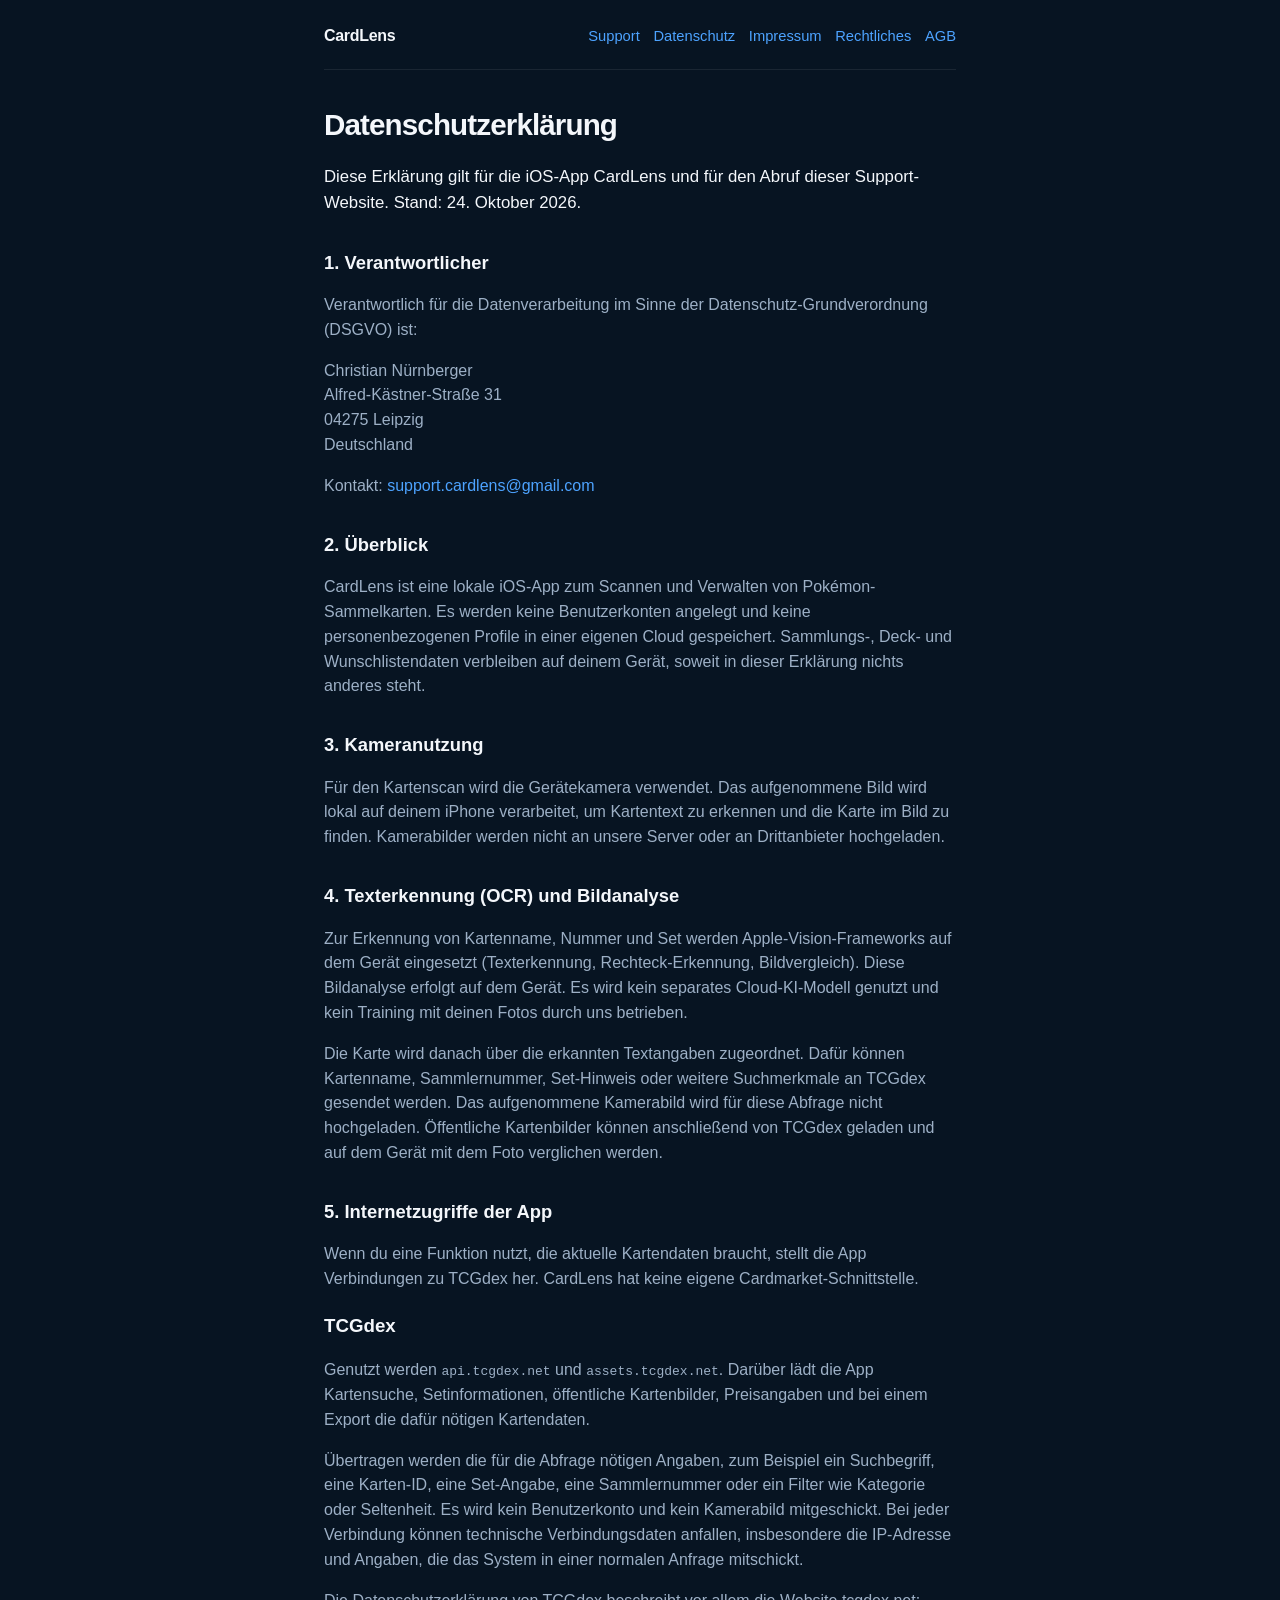
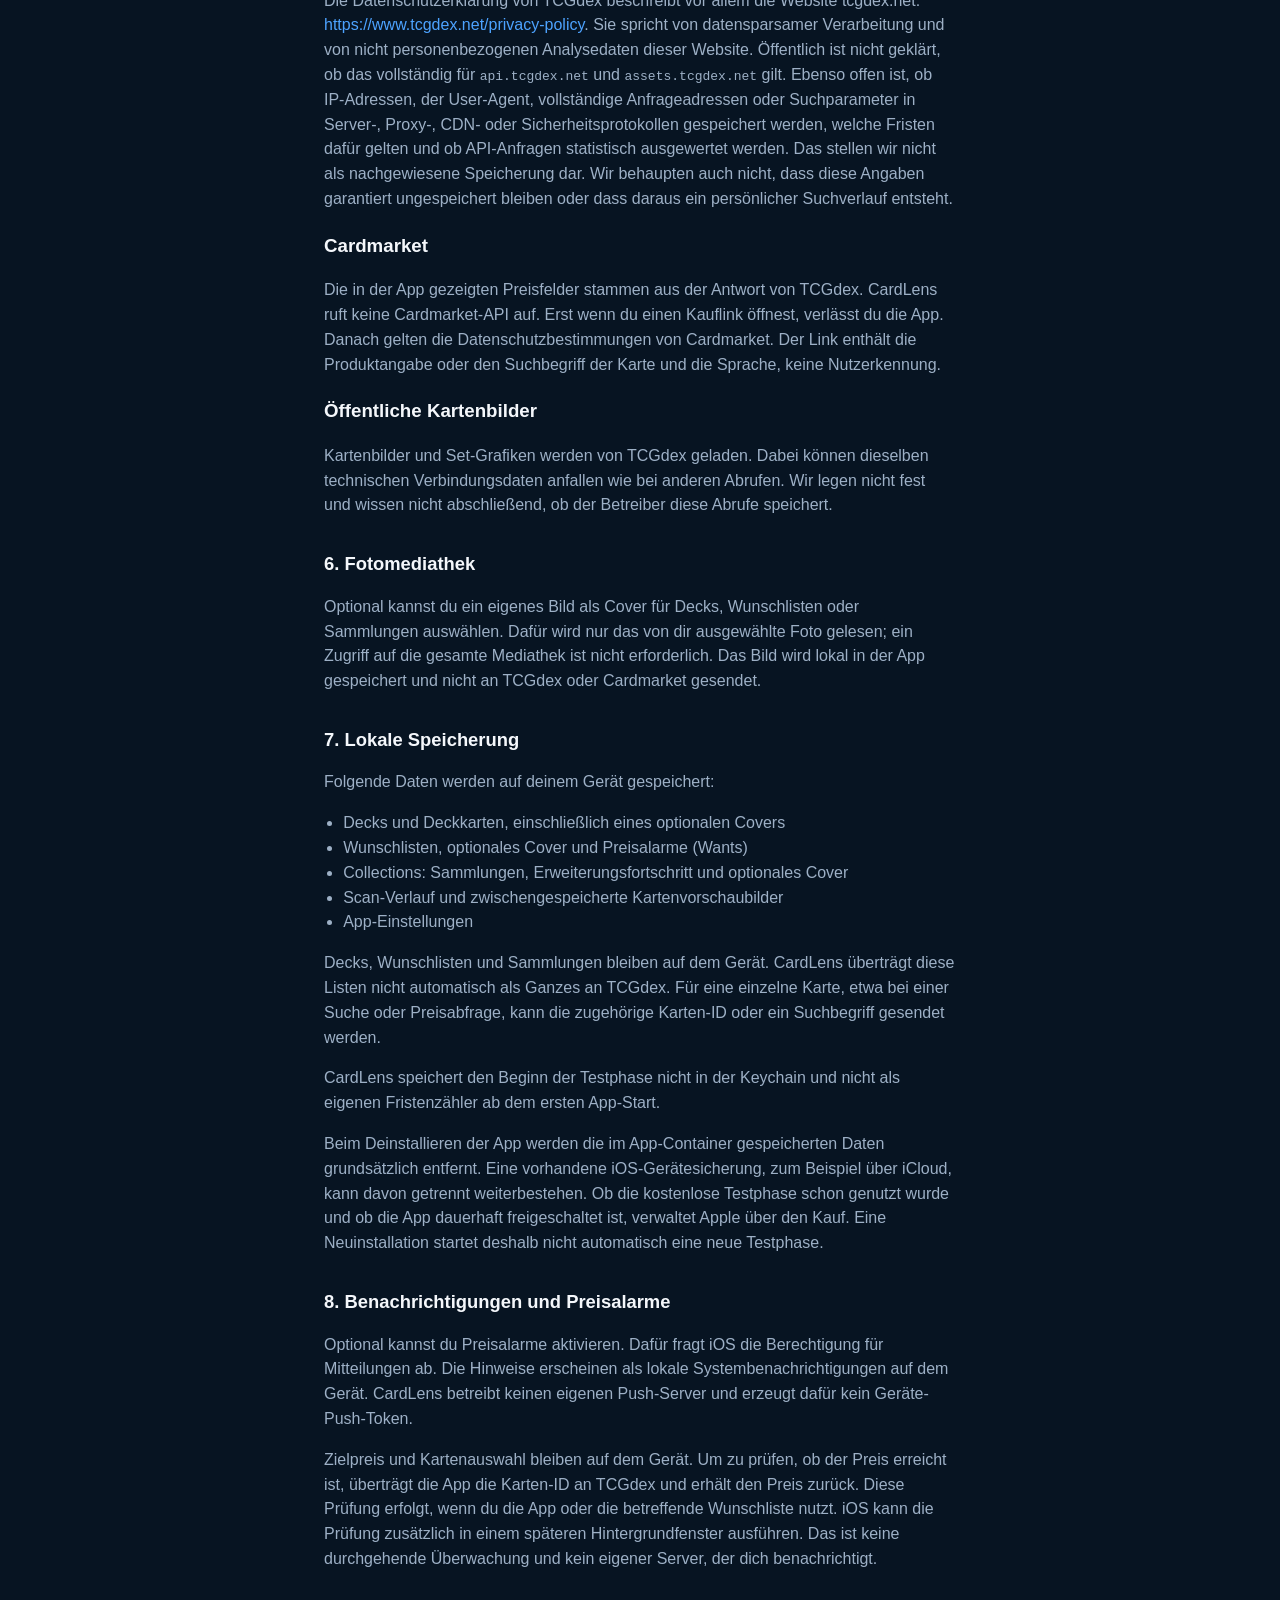
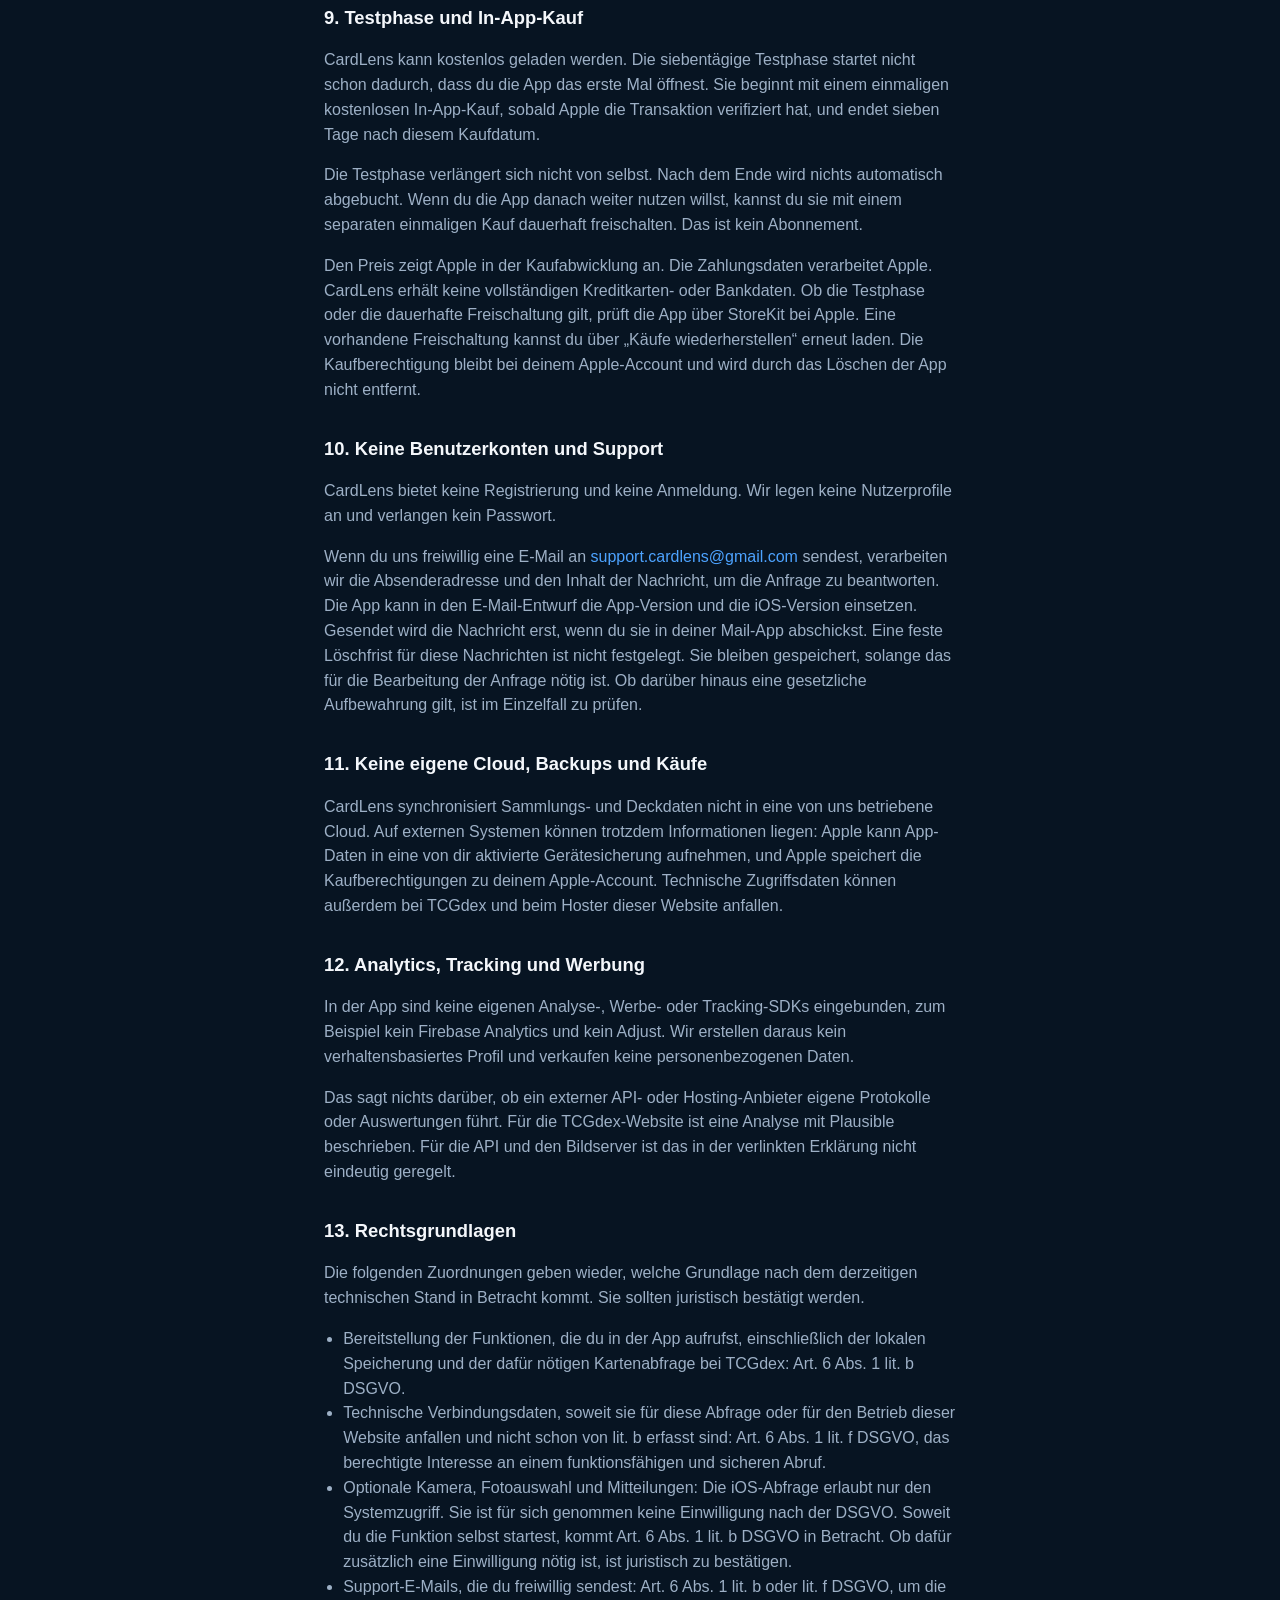
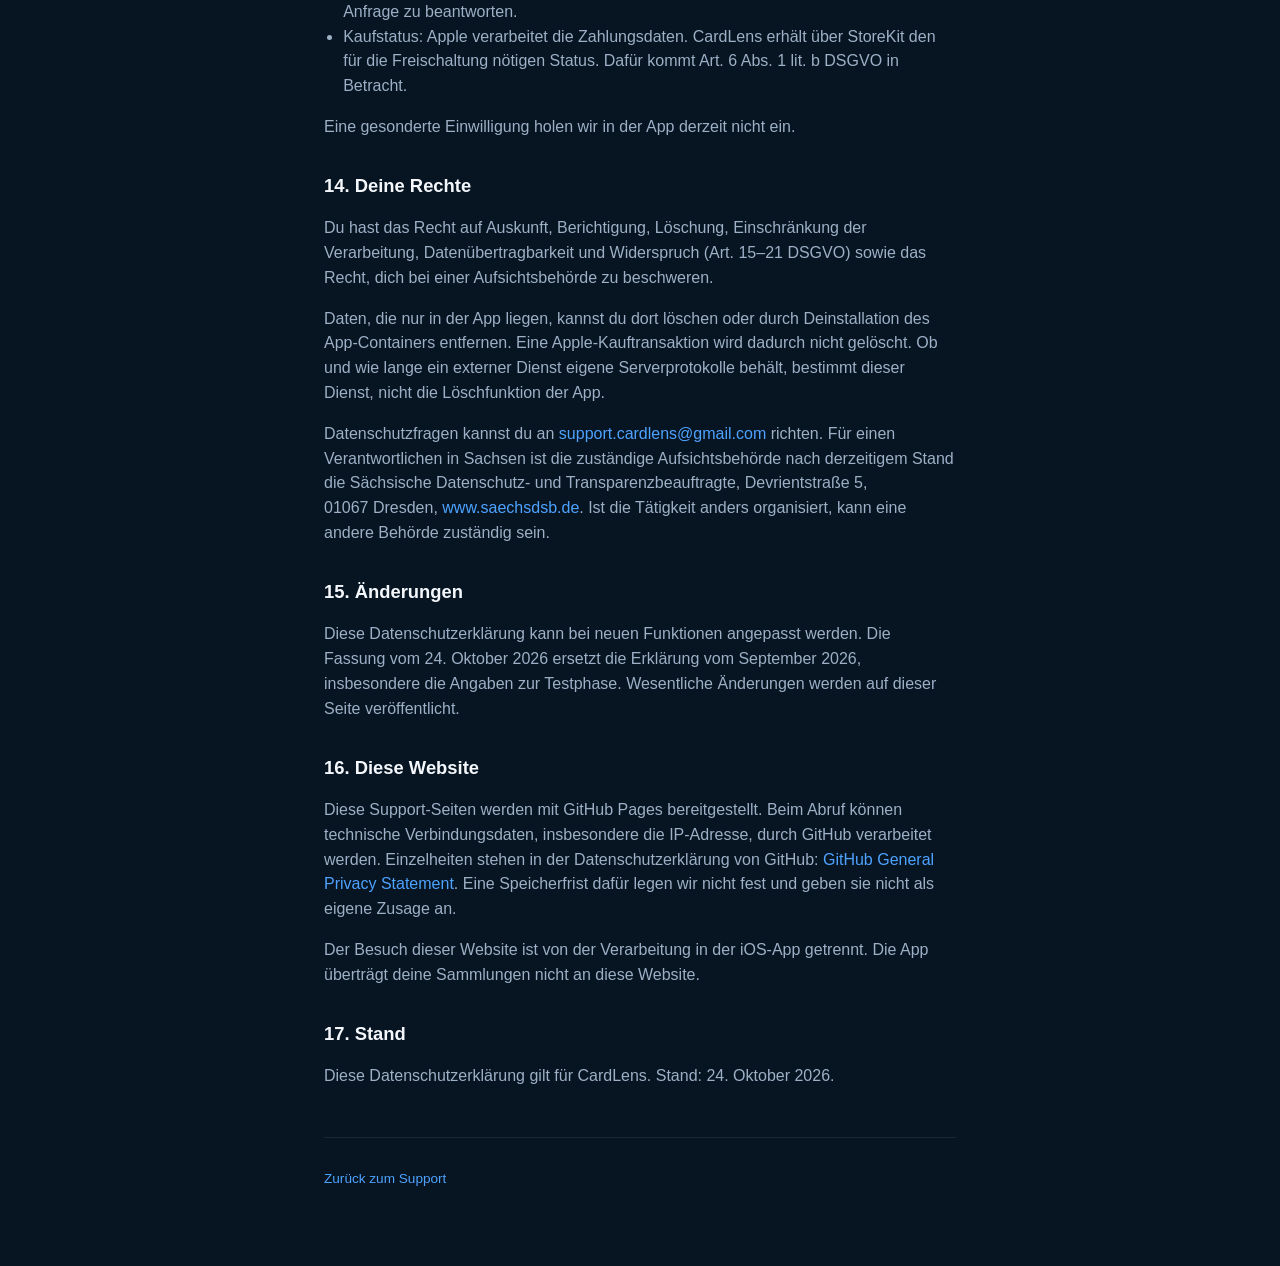
==== commit 3aa9584a: "State what is still unknown about TCGdex API logging. The privacy page already described the queries" ====
--- a/datenschutz.html
+++ b/datenschutz.html
@@ -49,7 +49,7 @@
     <h3>TCGdex</h3>
     <p>Genutzt werden <code>api.tcgdex.net</code> und <code>assets.tcgdex.net</code>. Darüber lädt die App Kartensuche, Setinformationen, öffentliche Kartenbilder, Preisangaben und bei einem Export die dafür nötigen Kartendaten.</p>
     <p>Übertragen werden die für die Abfrage nötigen Angaben, zum Beispiel ein Suchbegriff, eine Karten-ID, eine Set-Angabe, eine Sammlernummer oder ein Filter wie Kategorie oder Seltenheit. Es wird kein Benutzerkonto und kein Kamerabild mitgeschickt. Bei jeder Verbindung können technische Verbindungsdaten anfallen, insbesondere die IP-Adresse und Angaben, die das System in einer normalen Anfrage mitschickt.</p>
-    <p>Die Datenschutzerklärung von TCGdex beschreibt vor allem die Website tcgdex.net: <a href="https://www.tcgdex.net/privacy-policy">https://www.tcgdex.net/privacy-policy</a>. Sie sagt, dass für die Website keine personenbezogenen Nutzerdaten und nur nicht personenbezogene Analysedaten verarbeitet werden. Sie legt nicht eindeutig fest, wie lange technische Zugriffsdaten der API oder des Bildservers aufbewahrt werden. Wir behaupten deshalb nicht, dass solche Anfragen garantiert ungespeichert bleiben, und auch nicht, dass daraus ein persönlicher Suchverlauf entsteht.</p>
+    <p>Die Datenschutzerklärung von TCGdex beschreibt vor allem die Website tcgdex.net: <a href="https://www.tcgdex.net/privacy-policy">https://www.tcgdex.net/privacy-policy</a>. Sie spricht von datensparsamer Verarbeitung und von nicht personenbezogenen Analysedaten dieser Website. Öffentlich ist nicht geklärt, ob das vollständig für <code>api.tcgdex.net</code> und <code>assets.tcgdex.net</code> gilt. Ebenso offen ist, ob IP-Adressen, der User-Agent, vollständige Anfrageadressen oder Suchparameter in Server-, Proxy-, CDN- oder Sicherheitsprotokollen gespeichert werden, welche Fristen dafür gelten und ob API-Anfragen statistisch ausgewertet werden. Das stellen wir nicht als nachgewiesene Speicherung dar. Wir behaupten auch nicht, dass diese Angaben garantiert ungespeichert bleiben oder dass daraus ein persönlicher Suchverlauf entsteht.</p>
 
     <h3>Cardmarket</h3>
     <p>Die in der App gezeigten Preisfelder stammen aus der Antwort von TCGdex. CardLens ruft keine Cardmarket-API auf. Erst wenn du einen Kauflink öffnest, verlässt du die App. Danach gelten die Datenschutzbestimmungen von Cardmarket. Der Link enthält die Produktangabe oder den Suchbegriff der Karte und die Sprache, keine Nutzerkennung.</p>
@@ -69,6 +69,7 @@
       <li>Scan-Verlauf und zwischengespeicherte Kartenvorschaubilder</li>
       <li>App-Einstellungen</li>
     </ul>
+    <p>Decks, Wunschlisten und Sammlungen bleiben auf dem Gerät. CardLens überträgt diese Listen nicht automatisch als Ganzes an TCGdex. Für eine einzelne Karte, etwa bei einer Suche oder Preisabfrage, kann die zugehörige Karten-ID oder ein Suchbegriff gesendet werden.</p>
     <p>CardLens speichert den Beginn der Testphase nicht in der Keychain und nicht als eigenen Fristenzähler ab dem ersten App-Start.</p>
     <p>Beim Deinstallieren der App werden die im App-Container gespeicherten Daten grundsätzlich entfernt. Eine vorhandene iOS-Gerätesicherung, zum Beispiel über iCloud, kann davon getrennt weiterbestehen. Ob die kostenlose Testphase schon genutzt wurde und ob die App dauerhaft freigeschaltet ist, verwaltet Apple über den Kauf. Eine Neuinstallation startet deshalb nicht automatisch eine neue Testphase.</p>
 
